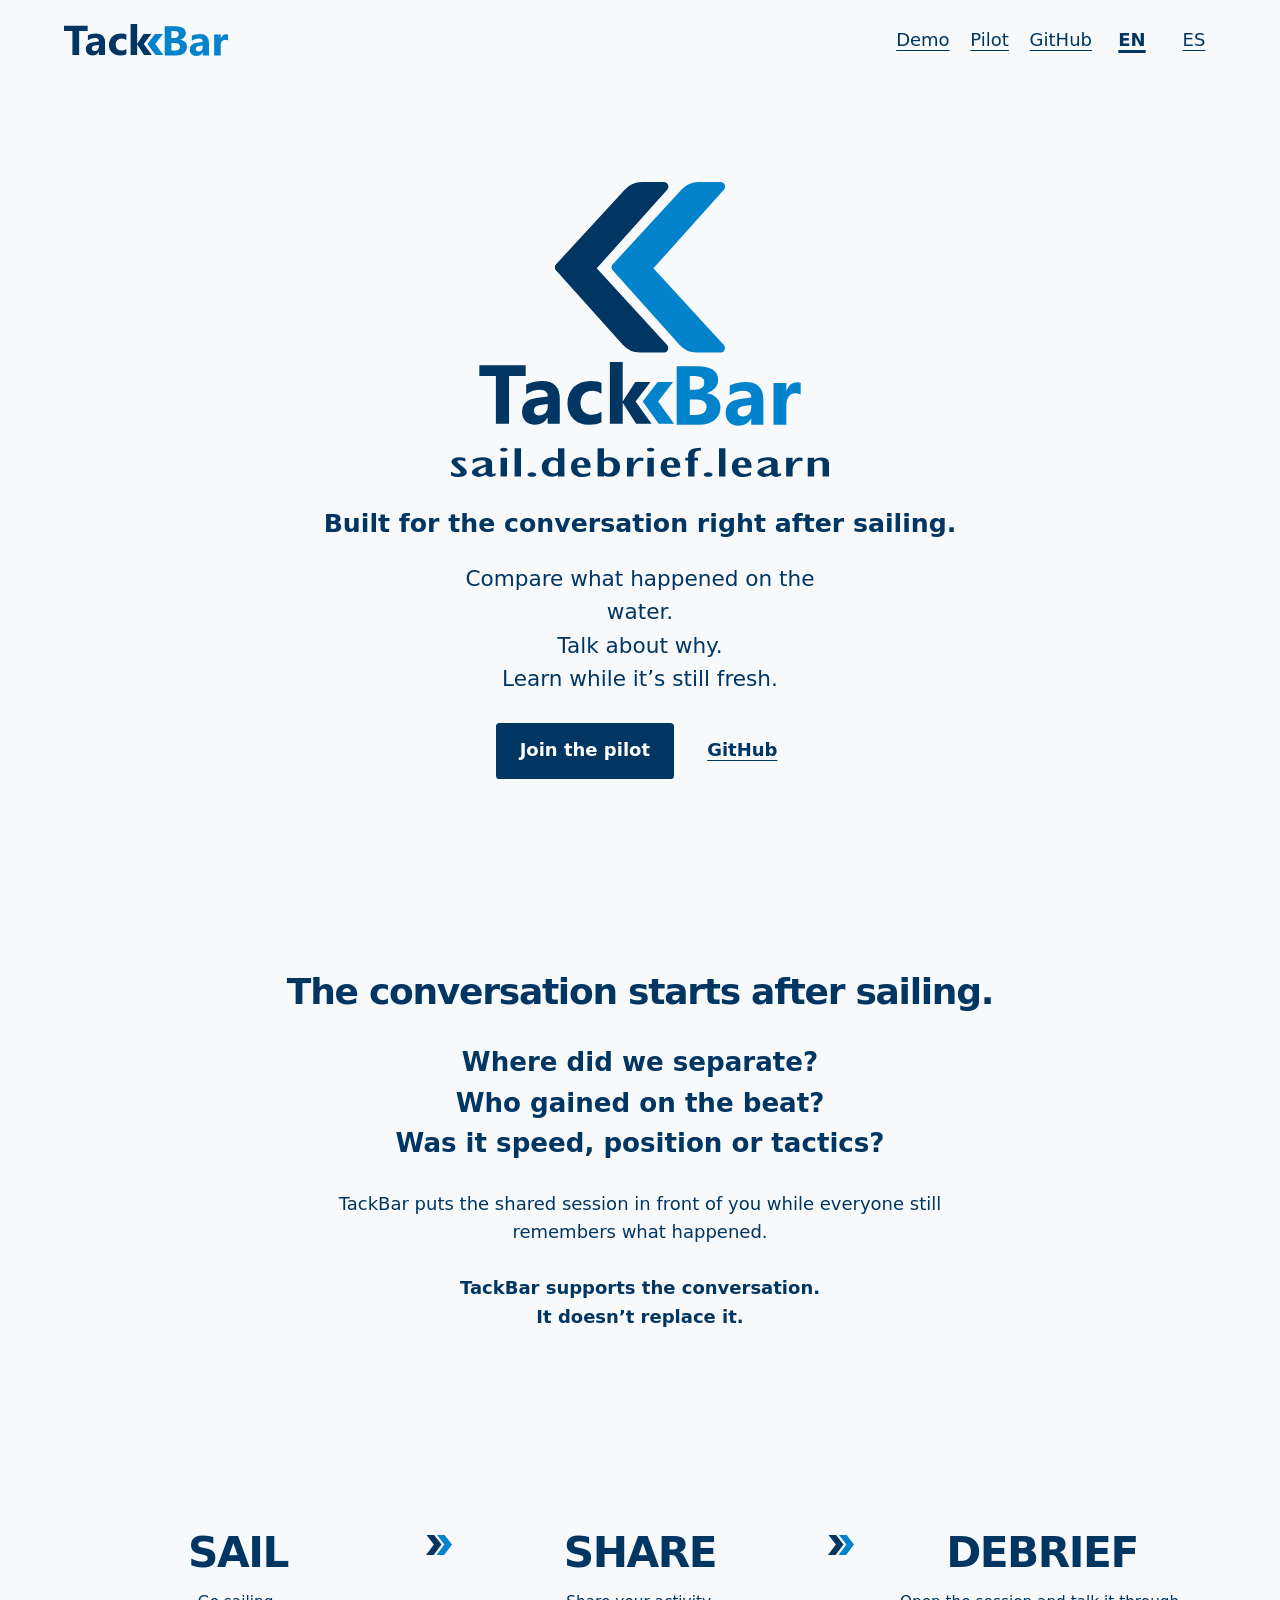
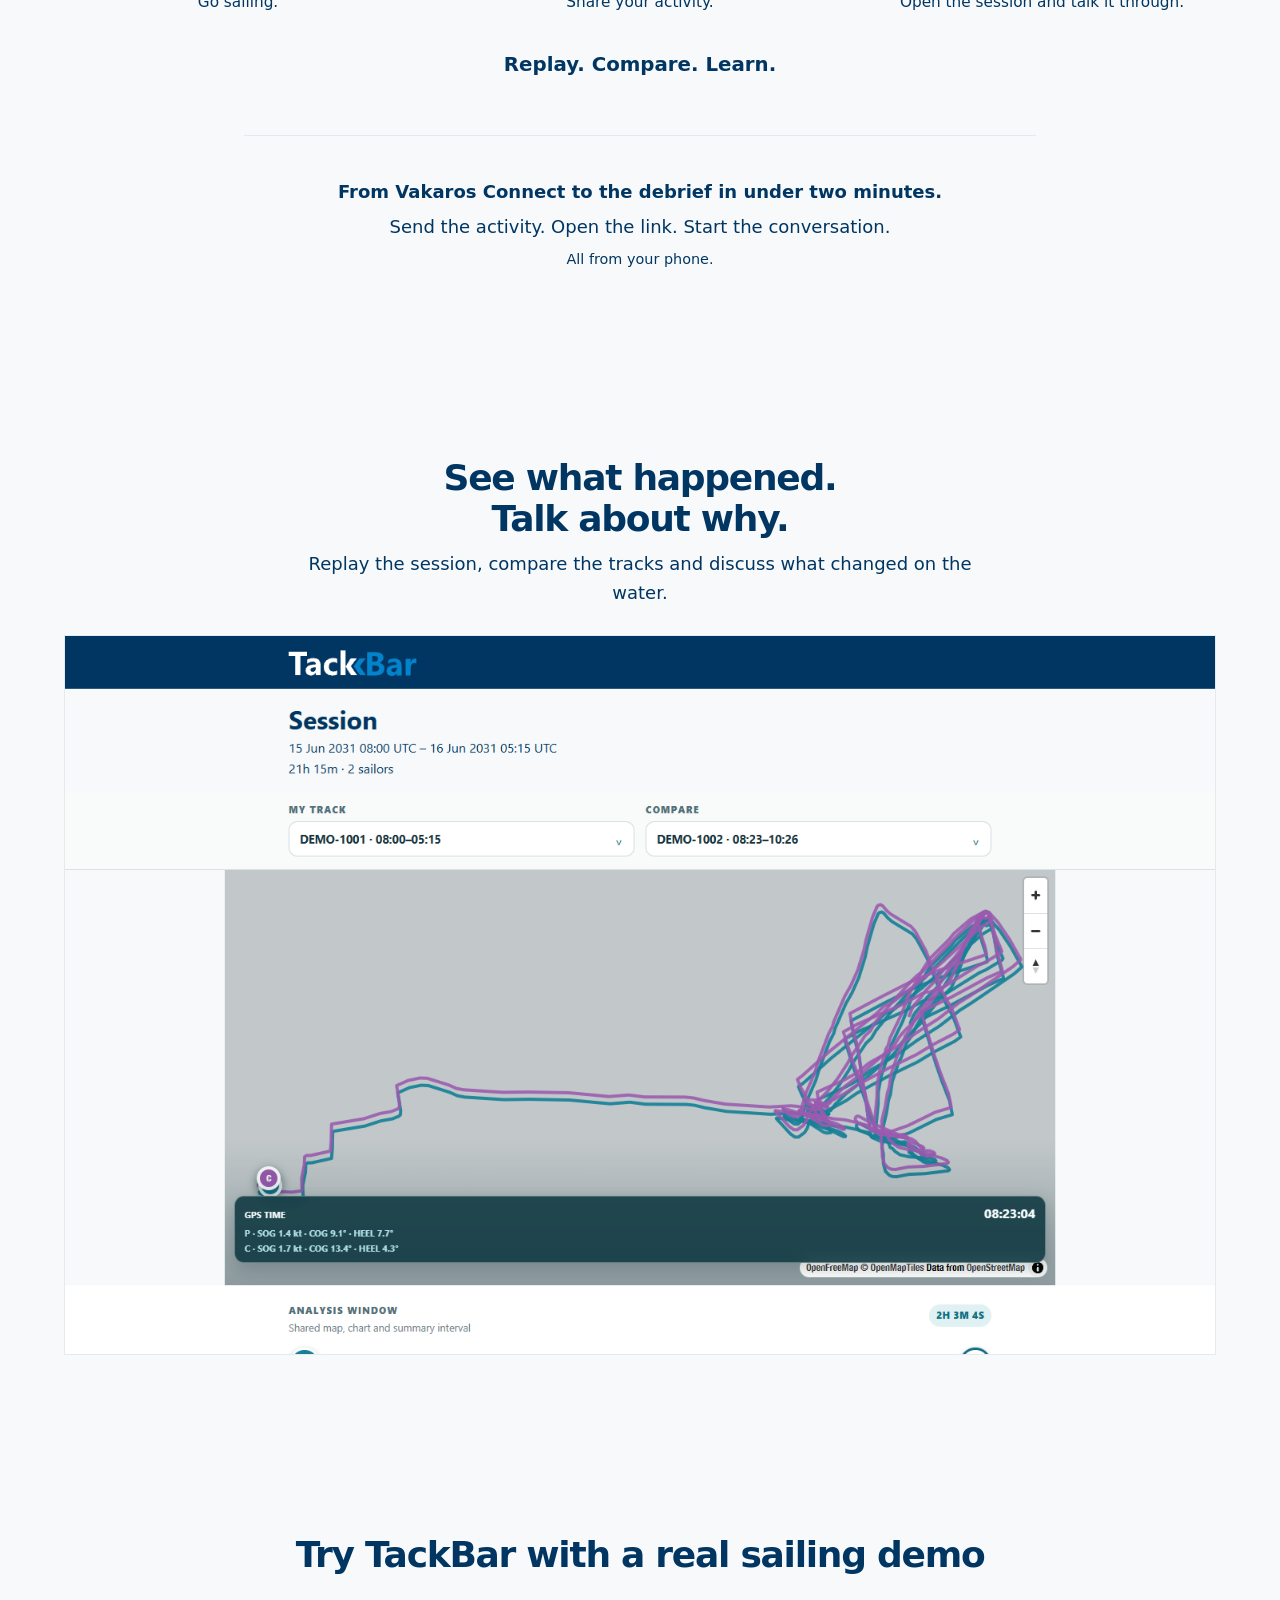
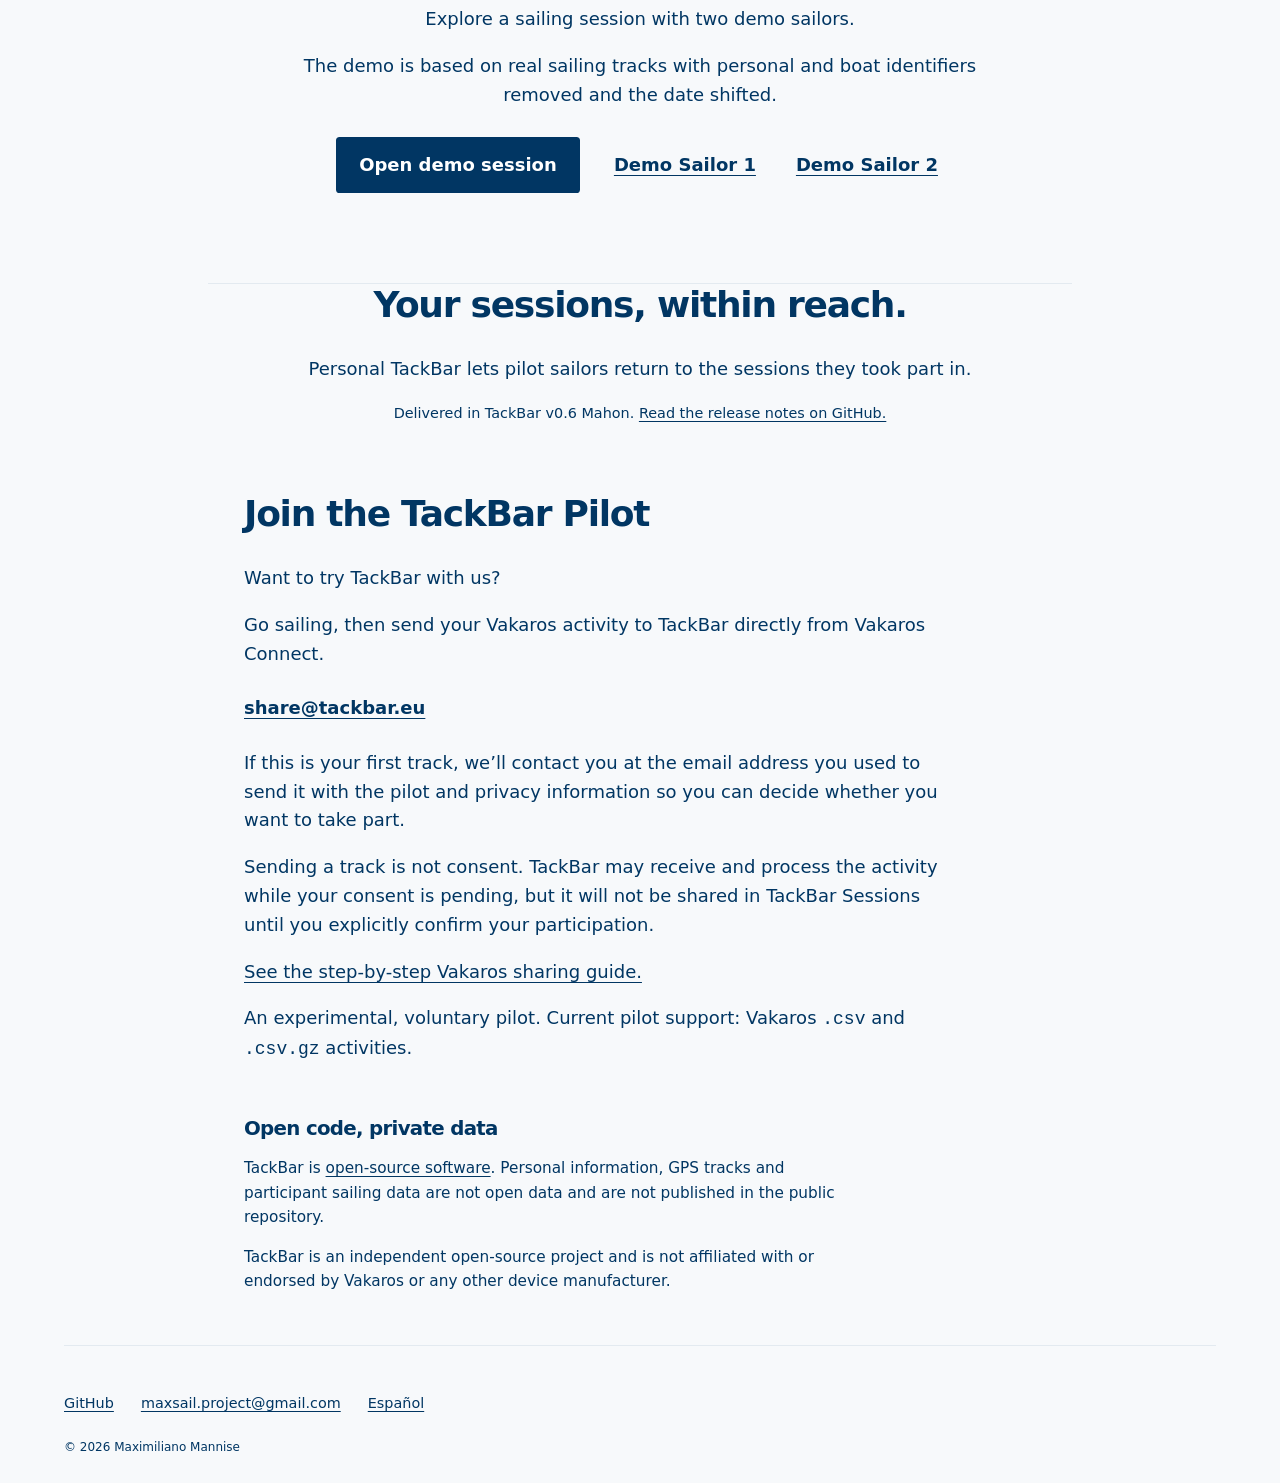
==== index.html @ 3163a721 "feat: add public TackBar demo links" ====
<!doctype html>
<html lang="en">
<head>
  <meta charset="utf-8">
  <meta name="viewport" content="width=device-width, initial-scale=1">
  <title>TackBar — Sail. Debrief. Learn.</title>
  <meta name="description" content="TackBar helps dinghy sailors turn sailing sessions and post-sailing conversations into shared learning.">
  <link rel="canonical" href="https://tackbar.eu/">
  <link rel="alternate" hreflang="en" href="https://tackbar.eu/">
  <link rel="alternate" hreflang="es" href="https://tackbar.eu/es/">
  <link rel="alternate" hreflang="x-default" href="https://tackbar.eu/">
  <meta property="og:title" content="TackBar — Sail. Debrief. Learn.">
  <meta property="og:description" content="TackBar helps dinghy sailors turn sailing sessions and post-sailing conversations into shared learning.">
  <meta property="og:type" content="website">
  <meta property="og:url" content="https://tackbar.eu/">
  <meta property="og:site_name" content="TackBar">
  <link rel="stylesheet" href="assets/styles.css">
  <link rel="icon" href="assets/logo/tackbar-mark.svg" type="image/svg+xml">
</head>
<body>
  <a class="skip-link" href="#main">Skip to content</a>
  <header class="container site-header">
    <a class="brand" href="index.html"><img src="assets/logo/tackbar-wordmark.svg" alt="TackBar"></a>
    <nav aria-label="Main navigation">
      <a href="#demo">Demo</a>
      <a href="#pilot">Pilot</a>
      <a href="https://github.com/maxsail-project/tackbar">GitHub</a>
      <a href="index.html" lang="en" aria-current="page" aria-label="English">EN</a>
      <a href="es/index.html" lang="es" hreflang="es" aria-label="Español">ES</a>
    </nav>
  </header>
  <main id="main" class="container">
    <section class="hero" aria-labelledby="hero-title">
      <h1 id="hero-title" class="visually-hidden" lang="en">TackBar — Sail. Debrief. Learn.</h1>
      <img class="hero-artwork" src="assets/logo/tackbar-logo-claim.svg" alt="" aria-hidden="true">
      <p class="hero-lead">Built for the conversation right after sailing.</p>
      <p class="hero-thought">Compare what happened on the water.<br>Talk about why.<br>Learn while it’s still fresh.</p>
      <div class="actions">
        <a class="button" href="#pilot">Join the pilot</a>
        <a class="button secondary" href="https://github.com/maxsail-project/tackbar">GitHub</a>
      </div>
    </section>
    <section class="debrief-context" aria-labelledby="debrief-context-title">
      <h2 id="debrief-context-title">The conversation starts after sailing.</h2>
      <p class="debrief-questions">Where did we separate?<br>Who gained on the beat?<br>Was it speed, position or tactics?</p>
      <p>TackBar puts the shared session in front of you while everyone still remembers what happened.</p>
      <p class="debrief-philosophy">TackBar supports the conversation.<br>It doesn’t replace it.</p>
    </section>
    <section id="story" class="story" aria-label="How TackBar works">
      <ol class="flow">
        <li><h2 lang="en">SAIL</h2><p>Go sailing.</p><img class="flow-arrow" src="assets/logo/tackbar-go-right.svg" alt="" aria-hidden="true"></li>
        <li><h2 lang="en">SHARE</h2><p>Share your activity.</p><img class="flow-arrow" src="assets/logo/tackbar-go-right.svg" alt="" aria-hidden="true"></li>
        <li><h2 lang="en">DEBRIEF</h2><p>Open the session and talk it through.</p></li>
      </ol>
      <p class="flow-support">Replay. Compare. Learn.</p>
      <div class="workflow-note">
        <p><strong>From Vakaros Connect to the debrief in under two minutes.</strong></p>
        <p>Send the activity. Open the link. Start the conversation.</p>
        <p class="workflow-note-phone">All from your phone.</p>
      </div>
    </section>
    <section class="product-proof" aria-labelledby="product-title">
      <h2 id="product-title">See what happened.<br>Talk about why.</h2>
      <p>Replay the session, compare the tracks and discuss what changed on the water.</p>
      <img src="assets/images/session-viewer-overview-demo.png" width="1440" height="1400" alt="TackBar Session Viewer comparing two demo sailing tracks on the same map and analysis window." loading="lazy">
    </section>
    <section id="demo" class="demo" aria-labelledby="demo-title">
      <h2 id="demo-title">Try TackBar with a real sailing demo</h2>
      <p>Explore a sailing session with two demo sailors.</p>
      <p>The demo is based on real sailing tracks with personal and boat identifiers removed and the date shifted.</p>
      <div class="actions demo-actions">
        <a class="button" href="https://app.tackbar.eu/s/i_qGEn2LnHUh5nOdj9RtfvZzcwr3zfH3Lf_cbffwmJw">Open demo session</a>
        <a class="button secondary" href="https://app.tackbar.eu/me/usMXC2xmV2A_kSrTNfzEXmexIzMXAk0KDCUTNjdQgc4">Demo Sailor 1</a>
        <a class="button secondary" href="https://app.tackbar.eu/me/8yPGiY3f_8CPB-3VZEk4jnMVvpLVJzxKbZkkSQtOWQI">Demo Sailor 2</a>
      </div>
    </section>
    <section class="personal-tackbar" aria-labelledby="personal-tackbar-title">
      <h2 id="personal-tackbar-title">Your sessions, within reach.</h2>
      <p>Personal TackBar lets pilot sailors return to the sessions they took part in.</p>
      <p class="release-reference">Delivered in TackBar v0.6 Mahon. <a href="https://github.com/maxsail-project/tackbar/releases/tag/v0.6.0">Read the release notes on GitHub.</a></p>
    </section>
    <section id="pilot" aria-labelledby="pilot-title">
      <h2 id="pilot-title">Join the TackBar Pilot</h2>
      <p>Want to try TackBar with us?</p>
      <p>Go sailing, then send your Vakaros activity to TackBar directly from Vakaros Connect.</p>
      <a class="contact-link" href="mailto:share@tackbar.eu">share@tackbar.eu</a>
      <p>If this is your first track, we’ll contact you at the email address you used to send it with the pilot and privacy information so you can decide whether you want to take part.</p>
      <p>Sending a track is not consent. TackBar may receive and process the activity while your consent is pending, but it will not be shared in TackBar Sessions until you explicitly confirm your participation.</p>
      <p><a href="share-vakaros/index.html">See the step-by-step Vakaros sharing guide.</a></p>
      <p>An experimental, voluntary pilot. Current pilot support: Vakaros <code>.csv</code> and <code>.csv.gz</code> activities.</p>
    </section>
    <section id="open-source" aria-labelledby="open-source-title">
      <h2 id="open-source-title">Open code, private data</h2>
      <p>TackBar is <a href="https://github.com/maxsail-project/tackbar">open-source software</a>. Personal information, GPS tracks and participant sailing data are not open data and are not published in the public repository.</p>
      <p>TackBar is an independent open-source project and is not affiliated with or endorsed by Vakaros or any other device manufacturer.</p>
    </section>
  </main>
  <footer class="container site-footer">
    <ul class="footer-links">
      <li><a href="https://github.com/maxsail-project/tackbar">GitHub</a></li>
      <li><a href="mailto:maxsail.project@gmail.com">maxsail.project@gmail.com</a></li>
      <li><a href="es/index.html" lang="es" hreflang="es">Español</a></li>
    </ul>
    <p><small>© 2026 Maximiliano Mannise</small></p>
  </footer>
</body>
</html>
---- assets/styles.css ----
:root {
  --color-navy: #013663;
  --color-blue: #0383CC;
  --color-pale: #E3EAF0;
  --color-background: #F7F9FB;
  --color-white: #FFFFFF;
  color-scheme: light;
  font-family: system-ui, -apple-system, BlinkMacSystemFont, "Segoe UI", sans-serif;
  color: var(--color-navy);
  background: var(--color-background);
  line-height: 1.6;
  font-size: 18px;
}
* { box-sizing: border-box; }
body { margin: 0; }
.container { width: min(100% - 2.5rem, 64rem); margin-inline: auto; }
a { color: var(--color-navy); text-underline-offset: .2em; overflow-wrap: anywhere; }
a:hover { text-decoration-thickness: .15em; }
a:focus-visible { outline: 3px solid var(--color-navy); outline-offset: 5px; }
.site-header, nav { display: flex; align-items: center; flex-wrap: wrap; gap: 1rem; }
.site-header { justify-content: space-between; padding-block: 1rem; }
nav a { display: inline-flex; align-items: center; min-height: 44px; min-width: 44px; justify-content: center; }
[aria-current="page"] { font-weight: 750; text-decoration-thickness: .15em; }
.brand { display: inline-flex; align-items: center; min-height: 44px; }
.brand img { display: block; height: 1.8rem; width: auto; }
h1, h2 { line-height: 1.15; letter-spacing: -.035em; }
h2 { font-size: clamp(1.5rem, 3vw, 2rem); margin-top: 0; }
p { max-width: 62ch; }
.hero { min-width: 0; min-height: min(41rem, calc(100vh - 5rem)); display: flex; flex-direction: column; align-items: center; justify-content: center; padding-block: clamp(3rem, 8vw, 6rem); text-align: center; }
.hero-artwork { display: block; width: min(100%, 21rem); height: auto; margin-inline: auto; }
.hero-lead { width: 100%; max-width: 42ch; margin: 1.5rem auto 0; font-size: clamp(1.15rem, 2.5vw, 1.4rem); font-weight: 650; }
.hero-thought { width: 100%; max-width: 30ch; margin: 1rem auto 0; font-size: clamp(1rem, 2vw, 1.2rem); line-height: 1.55; }
.hero .actions { justify-content: center; }
.actions { display: flex; align-items: center; flex-wrap: wrap; gap: 1.5rem; margin-top: 1.5rem; }
.button { display: inline-flex; align-items: center; justify-content: center; min-height: 48px; padding: .65rem 1.2rem; color: var(--color-white); background: var(--color-navy); border: 2px solid var(--color-navy); border-radius: .2rem; font-weight: 700; text-decoration: none; }
.button:hover { text-decoration: underline; }
.secondary { color: var(--color-navy); background: transparent; border-color: transparent; padding-inline: .25rem; text-decoration: underline; }
.story { padding-block: clamp(3rem, 7vw, 5rem); }
.flow { display: grid; grid-template-columns: repeat(3, minmax(0, 1fr)); gap: 3rem; list-style: none; padding: 0; margin: 0; }
.flow li { position: relative; text-align: center; }
.flow h2 { font-size: clamp(1.35rem, 3.3vw, 2.6rem); font-weight: 850; margin: 0; }
.flow p { font-size: .85rem; line-height: 1.45; margin: .75rem 0 0; }
.flow-arrow { position: absolute; width: 1.4rem; height: auto; top: .35rem; right: -2.2rem; }
.flow-support { margin: 2rem auto 0; text-align: center; font-size: 1.1rem; font-weight: 700; }
.workflow-note { max-width: 44rem; margin: 3rem auto 0; padding-top: 2rem; border-top: 1px solid var(--color-pale); text-align: center; }
.workflow-note p { margin: .35rem auto; }
.workflow-note-phone { font-size: .8rem; }
.debrief-context { max-width: 48rem; margin-inline: auto; padding-block: clamp(3rem, 7vw, 5rem); text-align: center; }
.debrief-context p { margin-inline: auto; }
.debrief-questions { font-size: clamp(1.15rem, 2.8vw, 1.45rem); font-weight: 650; line-height: 1.55; }
.debrief-philosophy { margin-top: 1.5rem; font-weight: 650; }
.product-proof { padding-block: clamp(3rem, 7vw, 5rem); text-align: center; }
.product-proof h2 { margin-bottom: .6rem; }
.product-proof > p { margin: 0 auto 1.5rem; }
.product-proof > img { display: block; width: 100%; aspect-ratio: 16 / 10; height: auto; border: 1px solid var(--color-pale); object-fit: cover; object-position: top; }
.demo { max-width: 48rem; margin-inline: auto; padding-block: clamp(3rem, 7vw, 5rem); border-bottom: 1px solid var(--color-pale); text-align: center; }
.demo p { margin-inline: auto; }
.demo-actions { justify-content: center; }
.personal-tackbar { max-width: 44rem; margin-inline: auto; padding-block: 0 3rem; text-align: center; }
.personal-tackbar p { margin-inline: auto; }
.release-reference { font-size: .8rem; }
#pilot, #open-source { max-width: 44rem; margin-inline: auto; padding-bottom: 2rem; }
.contact-link { display: inline-flex; align-items: center; min-height: 44px; font-weight: 650; }
#open-source { font-size: .85rem; }
#open-source h2 { font-size: 1.1rem; margin-bottom: .5rem; }
.site-footer { font-size: .8rem; border-top: 1px solid var(--color-pale); padding-block: 1.5rem; }
.footer-links { display: flex; flex-wrap: wrap; gap: .5rem 1.5rem; list-style: none; padding: 0; margin-block: .5rem; }
.footer-links a { display: inline-flex; align-items: center; min-height: 44px; }
.site-footer p:last-child { margin-block: .5rem 0; }
.skip-link { position: absolute; top: .5rem; left: 1rem; padding: .75rem; background: var(--color-white); transform: translateY(-200%); }
.skip-link:focus { transform: translateY(0); }
.visually-hidden { position: absolute; width: 1px; height: 1px; padding: 0; margin: -1px; overflow: hidden; clip-path: inset(50%); white-space: nowrap; border: 0; }
@media (max-width: 35rem) {
  .site-header { gap: .25rem; }
  .brand img { height: 1.6rem; }
  .hero-artwork { width: 13rem; max-width: 100%; }
  .site-header nav { width: 100%; justify-content: space-between; gap: .5rem; }
  .flow { grid-template-columns: 1fr; gap: 2.75rem; }
  .flow h2 { font-size: 2rem; }
  .flow p { margin-top: .25rem; }
  .flow-arrow { width: 1.25rem; top: auto; bottom: -2rem; right: calc(50% - .625rem); transform: rotate(90deg); }
  .demo-actions { flex-direction: column; gap: .75rem; }
}

/* Vakaros sharing guide */
.guide-page { max-width: 58rem; }
.guide-intro { max-width: 44rem; margin-inline: auto; padding-block: clamp(2.5rem, 7vw, 4.5rem) 2rem; text-align: center; }
.guide-intro p { margin-inline: auto; }
.guide-intro h1 { margin: .25rem auto 1rem; max-width: 18ch; font-size: clamp(2rem, 6vw, 3.6rem); }
.guide-kicker { margin: 0; color: var(--color-navy); font-size: .85rem; font-weight: 850; letter-spacing: .14em; }
.guide-lead { font-size: clamp(1.05rem, 2.5vw, 1.3rem); }
.guide-steps { display: grid; grid-template-columns: repeat(2, minmax(0, 1fr)); gap: 1rem; list-style: none; padding: 0; margin: 0; }
.guide-step { min-width: 0; padding: 1rem; border: 1px solid var(--color-pale); background: var(--color-white); }
.guide-step-wide { grid-column: 1 / -1; }
.guide-step-copy { display: flex; gap: .8rem; align-items: flex-start; margin-bottom: 1rem; }
.guide-step-copy h2 { margin: .1rem 0 .4rem; font-size: 1.2rem; }
.guide-step-copy p { margin: 0; font-size: .9rem; }
.guide-step-number { flex: 0 0 auto; display: inline-grid; place-items: center; width: 2.2rem; height: 2.2rem; border-radius: 50%; color: var(--color-white); background: var(--color-navy); font-weight: 850; }
.guide-step > img, .guide-final-layout > img { display: block; width: 100%; height: auto; border: 1px solid var(--color-pale); background: var(--color-background); }
.guide-final-layout { display: grid; grid-template-columns: minmax(0, .8fr) minmax(16rem, 1.2fr); gap: 1.5rem; align-items: center; }
.guide-checklist h3 { margin-top: 0; }
.guide-checklist ul { padding-left: 1.25rem; }
.guide-checklist li + li { margin-top: .55rem; }
.guide-note, .guide-help { max-width: 44rem; margin: 2rem auto 0; padding: 1.25rem; border-top: 1px solid var(--color-pale); text-align: center; }
.guide-note p, .guide-help p { margin-inline: auto; }
.guide-disclaimer { max-width: 48rem; margin: 2.5rem auto 3rem; font-size: .8rem; text-align: center; }
@media (max-width: 42rem) {
  .guide-steps { grid-template-columns: 1fr; }
  .guide-step-wide { grid-column: auto; }
  .guide-final-layout { grid-template-columns: 1fr; }
  .guide-step { padding: .85rem; }
}
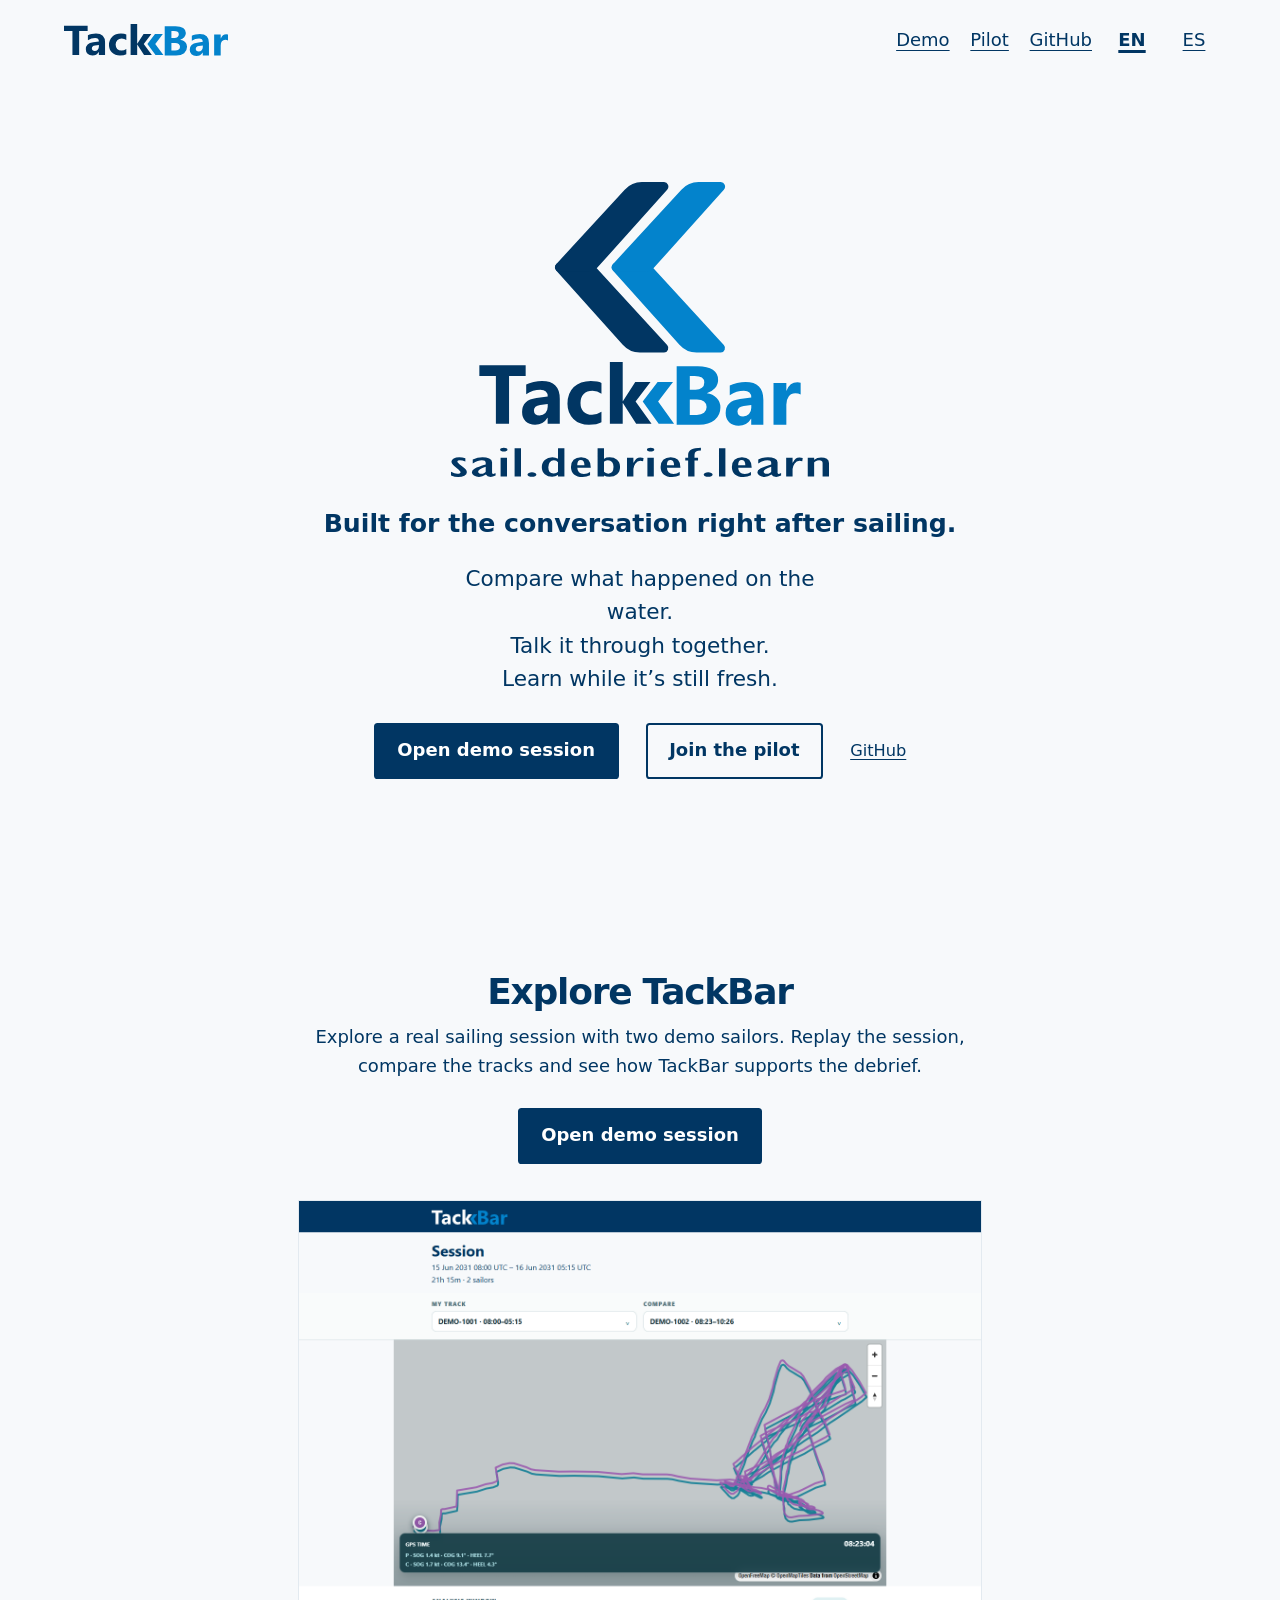
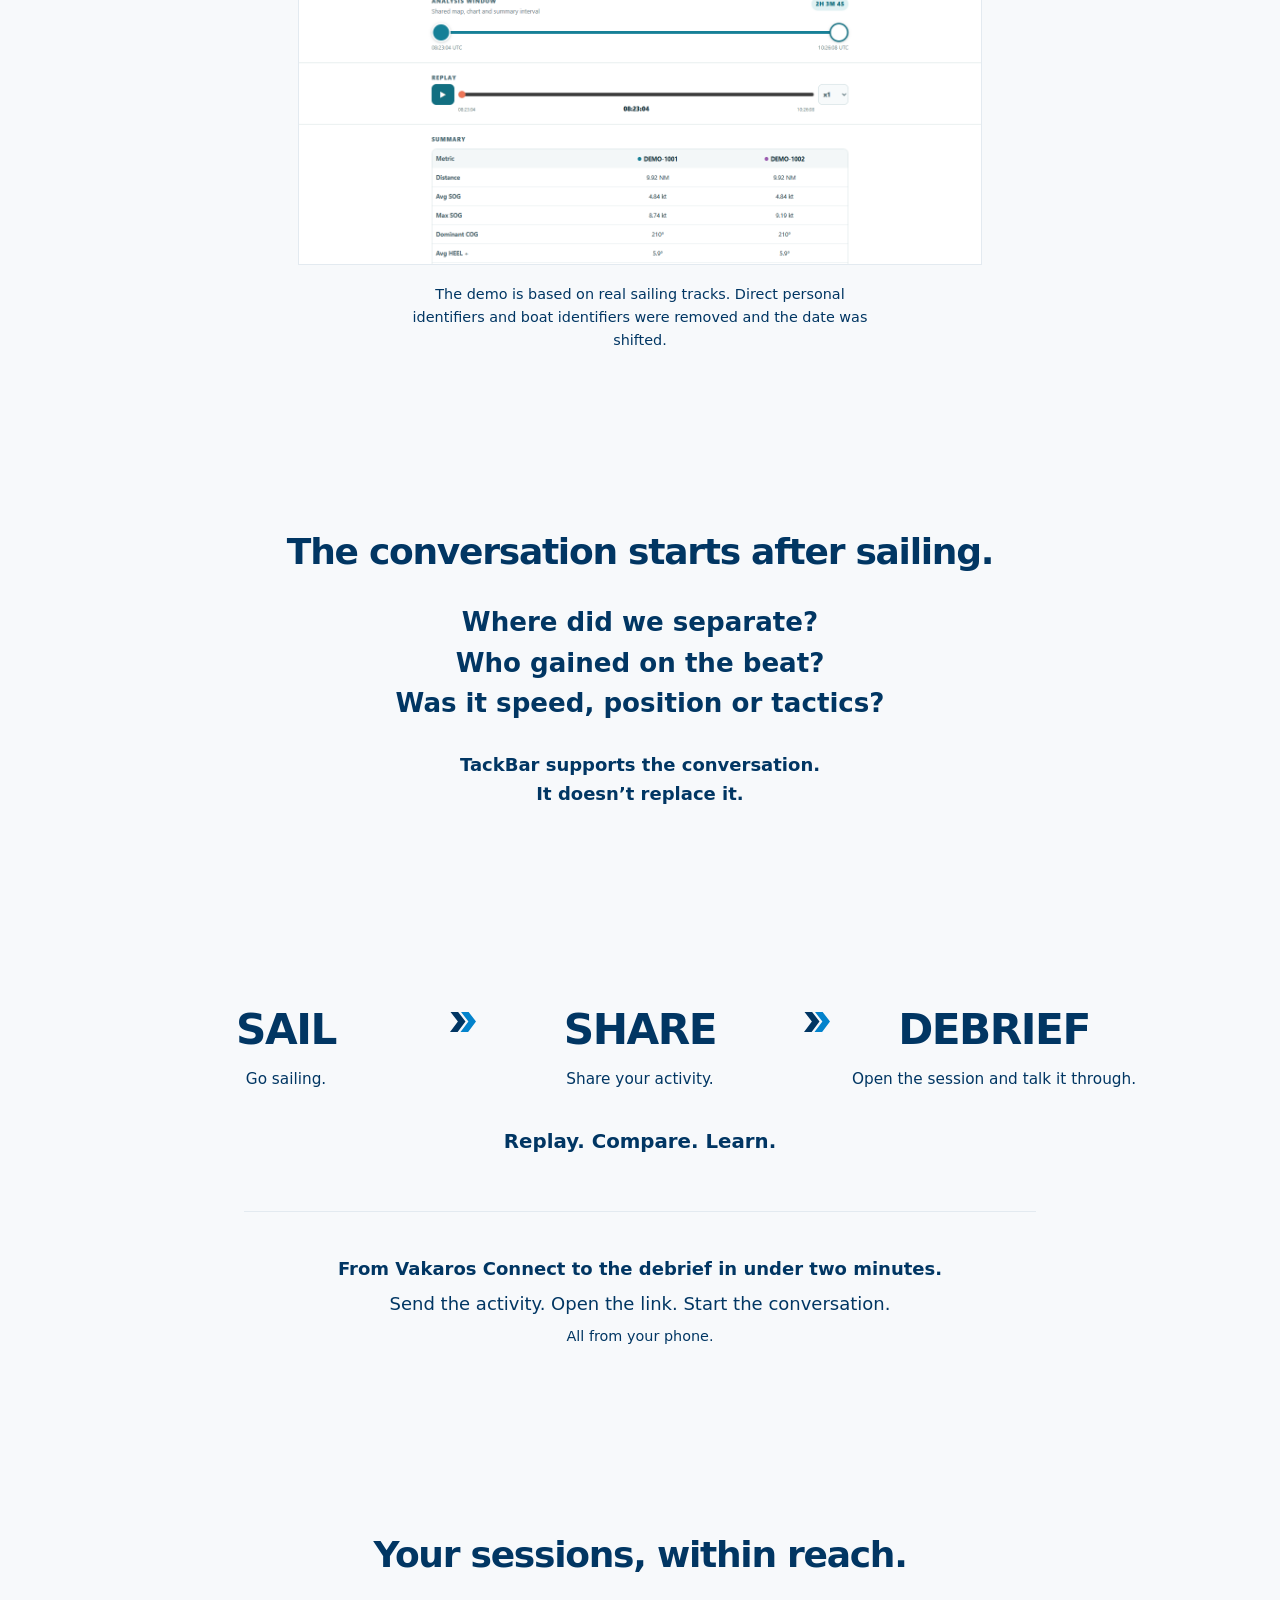
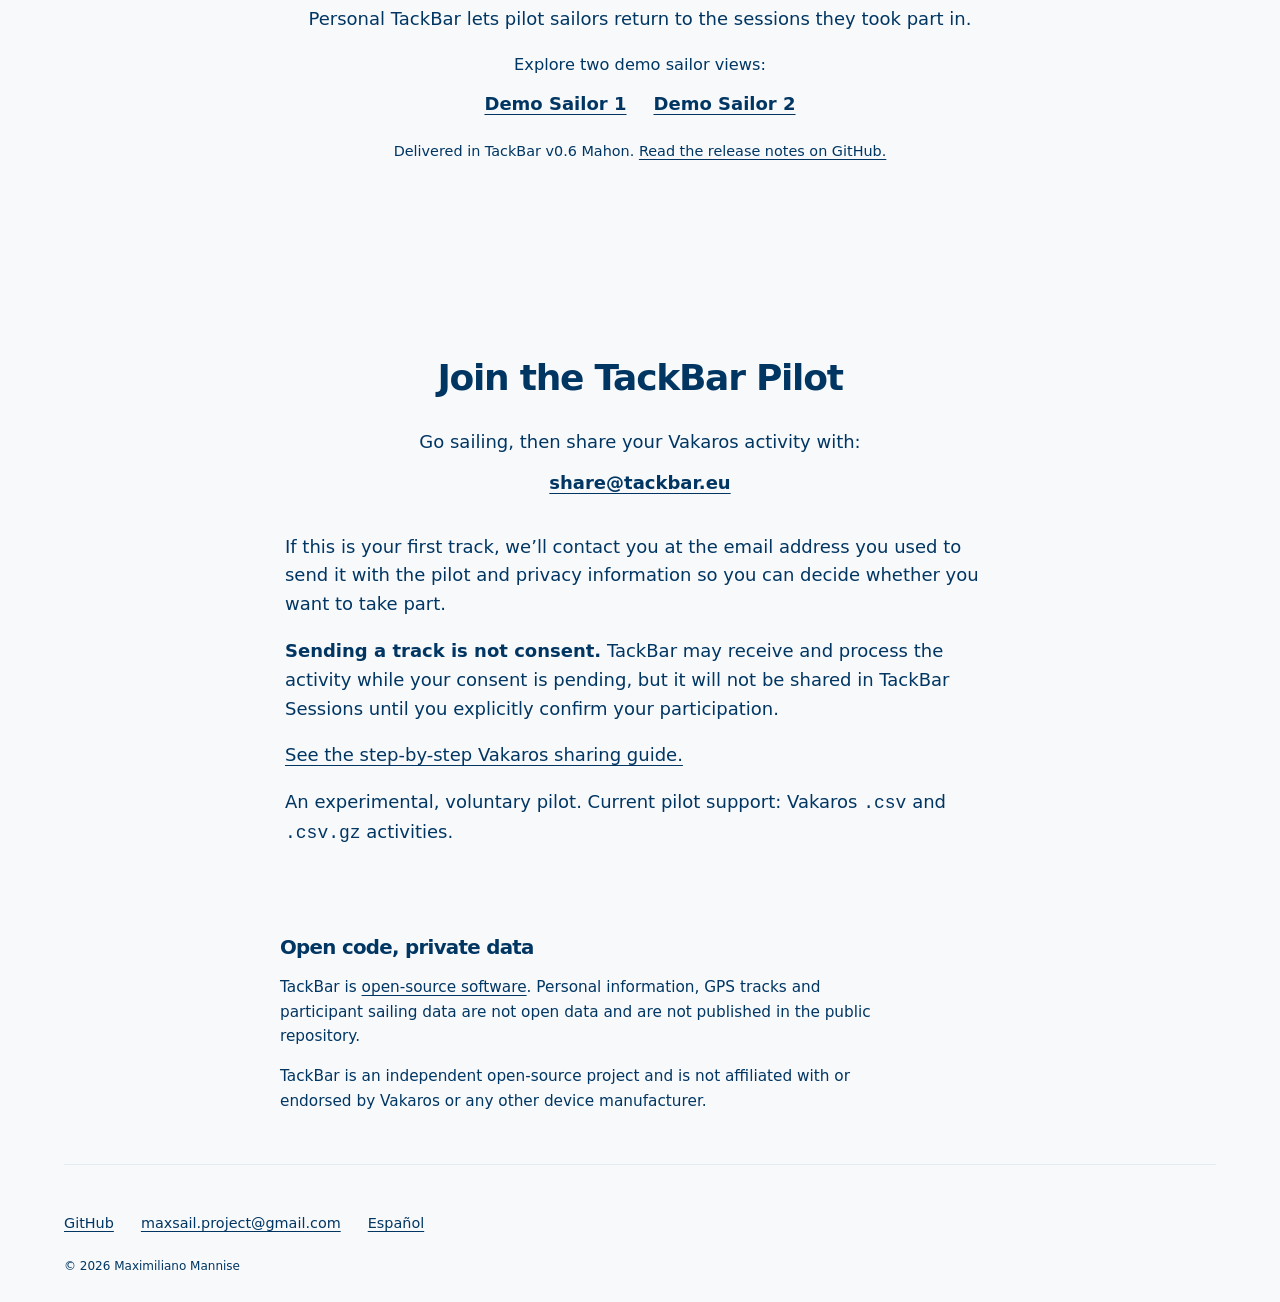
==== commit 4b1c0a2b: "feat: reorganize homepage around the public demofeat: reorganize homepage around the public demo" ====
--- a/index.html
+++ b/index.html
@@ -34,16 +34,25 @@
       <h1 id="hero-title" class="visually-hidden" lang="en">TackBar — Sail. Debrief. Learn.</h1>
       <img class="hero-artwork" src="assets/logo/tackbar-logo-claim.svg" alt="" aria-hidden="true">
       <p class="hero-lead">Built for the conversation right after sailing.</p>
-      <p class="hero-thought">Compare what happened on the water.<br>Talk about why.<br>Learn while it’s still fresh.</p>
+      <p class="hero-thought">Compare what happened on the water.<br>Talk it through together.<br>Learn while it’s still fresh.</p>
       <div class="actions">
-        <a class="button" href="#pilot">Join the pilot</a>
-        <a class="button secondary" href="https://github.com/maxsail-project/tackbar">GitHub</a>
+        <a class="button" href="https://app.tackbar.eu/s/i_qGEn2LnHUh5nOdj9RtfvZzcwr3zfH3Lf_cbffwmJw">Open demo session</a>
+        <a class="button secondary" href="#pilot">Join the pilot</a>
+        <a class="tertiary-action" href="https://github.com/maxsail-project/tackbar">GitHub</a>
       </div>
+    </section>
+    <section id="demo" class="product-proof" aria-labelledby="demo-title">
+      <h2 id="demo-title">Explore TackBar</h2>
+      <p>Explore a real sailing session with two demo sailors. Replay the session, compare the tracks and see how TackBar supports the debrief.</p>
+      <div class="actions">
+        <a class="button" href="https://app.tackbar.eu/s/i_qGEn2LnHUh5nOdj9RtfvZzcwr3zfH3Lf_cbffwmJw">Open demo session</a>
+      </div>
+      <img src="assets/images/session-viewer-overview-demo.png" width="1440" height="1400" alt="TackBar Session Viewer comparing two demo sailing tracks on the same map and analysis window." loading="lazy">
+      <p class="demo-data-note">The demo is based on real sailing tracks. Direct personal identifiers and boat identifiers were removed and the date was shifted.</p>
     </section>
     <section class="debrief-context" aria-labelledby="debrief-context-title">
       <h2 id="debrief-context-title">The conversation starts after sailing.</h2>
       <p class="debrief-questions">Where did we separate?<br>Who gained on the beat?<br>Was it speed, position or tactics?</p>
-      <p>TackBar puts the shared session in front of you while everyone still remembers what happened.</p>
       <p class="debrief-philosophy">TackBar supports the conversation.<br>It doesn’t replace it.</p>
     </section>
     <section id="story" class="story" aria-label="How TackBar works">
@@ -59,35 +68,26 @@
         <p class="workflow-note-phone">All from your phone.</p>
       </div>
     </section>
-    <section class="product-proof" aria-labelledby="product-title">
-      <h2 id="product-title">See what happened.<br>Talk about why.</h2>
-      <p>Replay the session, compare the tracks and discuss what changed on the water.</p>
-      <img src="assets/images/session-viewer-overview-demo.png" width="1440" height="1400" alt="TackBar Session Viewer comparing two demo sailing tracks on the same map and analysis window." loading="lazy">
-    </section>
-    <section id="demo" class="demo" aria-labelledby="demo-title">
-      <h2 id="demo-title">Try TackBar with a real sailing demo</h2>
-      <p>Explore a sailing session with two demo sailors.</p>
-      <p>The demo is based on real sailing tracks with personal and boat identifiers removed and the date shifted.</p>
-      <div class="actions demo-actions">
-        <a class="button" href="https://app.tackbar.eu/s/i_qGEn2LnHUh5nOdj9RtfvZzcwr3zfH3Lf_cbffwmJw">Open demo session</a>
-        <a class="button secondary" href="https://app.tackbar.eu/me/usMXC2xmV2A_kSrTNfzEXmexIzMXAk0KDCUTNjdQgc4">Demo Sailor 1</a>
-        <a class="button secondary" href="https://app.tackbar.eu/me/8yPGiY3f_8CPB-3VZEk4jnMVvpLVJzxKbZkkSQtOWQI">Demo Sailor 2</a>
-      </div>
-    </section>
     <section class="personal-tackbar" aria-labelledby="personal-tackbar-title">
       <h2 id="personal-tackbar-title">Your sessions, within reach.</h2>
       <p>Personal TackBar lets pilot sailors return to the sessions they took part in.</p>
+      <p class="personal-demo-intro">Explore two demo sailor views:</p>
+      <div class="personal-actions" aria-label="Personal TackBar demos">
+        <a href="https://app.tackbar.eu/me/usMXC2xmV2A_kSrTNfzEXmexIzMXAk0KDCUTNjdQgc4">Demo Sailor 1</a>
+        <a href="https://app.tackbar.eu/me/8yPGiY3f_8CPB-3VZEk4jnMVvpLVJzxKbZkkSQtOWQI">Demo Sailor 2</a>
+      </div>
       <p class="release-reference">Delivered in TackBar v0.6 Mahon. <a href="https://github.com/maxsail-project/tackbar/releases/tag/v0.6.0">Read the release notes on GitHub.</a></p>
     </section>
     <section id="pilot" aria-labelledby="pilot-title">
       <h2 id="pilot-title">Join the TackBar Pilot</h2>
-      <p>Want to try TackBar with us?</p>
-      <p>Go sailing, then send your Vakaros activity to TackBar directly from Vakaros Connect.</p>
+      <p class="pilot-intro">Go sailing, then share your Vakaros activity with:</p>
       <a class="contact-link" href="mailto:share@tackbar.eu">share@tackbar.eu</a>
-      <p>If this is your first track, we’ll contact you at the email address you used to send it with the pilot and privacy information so you can decide whether you want to take part.</p>
-      <p>Sending a track is not consent. TackBar may receive and process the activity while your consent is pending, but it will not be shared in TackBar Sessions until you explicitly confirm your participation.</p>
-      <p><a href="share-vakaros/index.html">See the step-by-step Vakaros sharing guide.</a></p>
-      <p>An experimental, voluntary pilot. Current pilot support: Vakaros <code>.csv</code> and <code>.csv.gz</code> activities.</p>
+      <div class="pilot-details">
+        <p>If this is your first track, we’ll contact you at the email address you used to send it with the pilot and privacy information so you can decide whether you want to take part.</p>
+        <p><strong>Sending a track is not consent.</strong> TackBar may receive and process the activity while your consent is pending, but it will not be shared in TackBar Sessions until you explicitly confirm your participation.</p>
+        <p><a href="share-vakaros/index.html">See the step-by-step Vakaros sharing guide.</a></p>
+        <p>An experimental, voluntary pilot. Current pilot support: Vakaros <code>.csv</code> and <code>.csv.gz</code> activities.</p>
+      </div>
     </section>
     <section id="open-source" aria-labelledby="open-source-title">
       <h2 id="open-source-title">Open code, private data</h2>
--- a/assets/styles.css
+++ b/assets/styles.css
@@ -34,8 +34,9 @@
 .actions { display: flex; align-items: center; flex-wrap: wrap; gap: 1.5rem; margin-top: 1.5rem; }
 .button { display: inline-flex; align-items: center; justify-content: center; min-height: 48px; padding: .65rem 1.2rem; color: var(--color-white); background: var(--color-navy); border: 2px solid var(--color-navy); border-radius: .2rem; font-weight: 700; text-decoration: none; }
 .button:hover { text-decoration: underline; }
-.secondary { color: var(--color-navy); background: transparent; border-color: transparent; padding-inline: .25rem; text-decoration: underline; }
-.story { padding-block: clamp(3rem, 7vw, 5rem); }
+.secondary { color: var(--color-navy); background: transparent; }
+.tertiary-action { display: inline-flex; align-items: center; justify-content: center; min-height: 44px; font-size: .9rem; }
+.story { max-width: 56rem; margin-inline: auto; padding-block: clamp(3rem, 7vw, 5rem); }
 .flow { display: grid; grid-template-columns: repeat(3, minmax(0, 1fr)); gap: 3rem; list-style: none; padding: 0; margin: 0; }
 .flow li { position: relative; text-align: center; }
 .flow h2 { font-size: clamp(1.35rem, 3.3vw, 2.6rem); font-weight: 850; margin: 0; }
@@ -49,19 +50,26 @@
 .debrief-context p { margin-inline: auto; }
 .debrief-questions { font-size: clamp(1.15rem, 2.8vw, 1.45rem); font-weight: 650; line-height: 1.55; }
 .debrief-philosophy { margin-top: 1.5rem; font-weight: 650; }
-.product-proof { padding-block: clamp(3rem, 7vw, 5rem); text-align: center; }
+.product-proof { max-width: 52rem; margin-inline: auto; padding-block: clamp(3rem, 7vw, 5rem); text-align: center; }
 .product-proof h2 { margin-bottom: .6rem; }
 .product-proof > p { margin: 0 auto 1.5rem; }
-.product-proof > img { display: block; width: 100%; aspect-ratio: 16 / 10; height: auto; border: 1px solid var(--color-pale); object-fit: cover; object-position: top; }
-.demo { max-width: 48rem; margin-inline: auto; padding-block: clamp(3rem, 7vw, 5rem); border-bottom: 1px solid var(--color-pale); text-align: center; }
-.demo p { margin-inline: auto; }
-.demo-actions { justify-content: center; }
-.personal-tackbar { max-width: 44rem; margin-inline: auto; padding-block: 0 3rem; text-align: center; }
+.product-proof .actions { justify-content: center; }
+.product-proof > img { display: block; width: min(100%, 38rem); height: auto; margin: 2rem auto 0; border: 1px solid var(--color-pale); }
+.product-proof > .demo-data-note { max-width: 52ch; margin: 1rem auto 0; font-size: .8rem; }
+.personal-tackbar { max-width: 44rem; margin-inline: auto; padding-block: clamp(3rem, 7vw, 5rem); text-align: center; }
 .personal-tackbar p { margin-inline: auto; }
+.personal-demo-intro { margin-bottom: .25rem; font-size: .9rem; }
+.personal-actions { display: flex; flex-wrap: wrap; justify-content: center; gap: .25rem 1.5rem; }
+.personal-actions a { display: inline-flex; align-items: center; min-height: 44px; font-weight: 650; }
 .release-reference { font-size: .8rem; }
-#pilot, #open-source { max-width: 44rem; margin-inline: auto; padding-bottom: 2rem; }
+#pilot { max-width: 44rem; margin-inline: auto; padding-block: clamp(3rem, 7vw, 5rem); text-align: center; }
+#pilot p { margin-inline: auto; }
+.pilot-intro { margin-bottom: .25rem; }
+.pilot-details { max-width: 40rem; margin: 1.5rem auto 0; text-align: left; }
+.pilot-details p:first-child { margin-top: 0; }
+.pilot-details p:last-child { margin-bottom: 0; }
 .contact-link { display: inline-flex; align-items: center; min-height: 44px; font-weight: 650; }
-#open-source { font-size: .85rem; }
+#open-source { max-width: 40rem; margin-inline: auto; padding-bottom: 2rem; font-size: .85rem; }
 #open-source h2 { font-size: 1.1rem; margin-bottom: .5rem; }
 .site-footer { font-size: .8rem; border-top: 1px solid var(--color-pale); padding-block: 1.5rem; }
 .footer-links { display: flex; flex-wrap: wrap; gap: .5rem 1.5rem; list-style: none; padding: 0; margin-block: .5rem; }
@@ -75,11 +83,12 @@
   .brand img { height: 1.6rem; }
   .hero-artwork { width: 13rem; max-width: 100%; }
   .site-header nav { width: 100%; justify-content: space-between; gap: .5rem; }
+  .hero .actions { flex-direction: column; gap: .75rem; }
   .flow { grid-template-columns: 1fr; gap: 2.75rem; }
   .flow h2 { font-size: 2rem; }
   .flow p { margin-top: .25rem; }
   .flow-arrow { width: 1.25rem; top: auto; bottom: -2rem; right: calc(50% - .625rem); transform: rotate(90deg); }
-  .demo-actions { flex-direction: column; gap: .75rem; }
+  .personal-actions { flex-direction: column; align-items: center; gap: .25rem; }
 }
 
 /* Vakaros sharing guide */
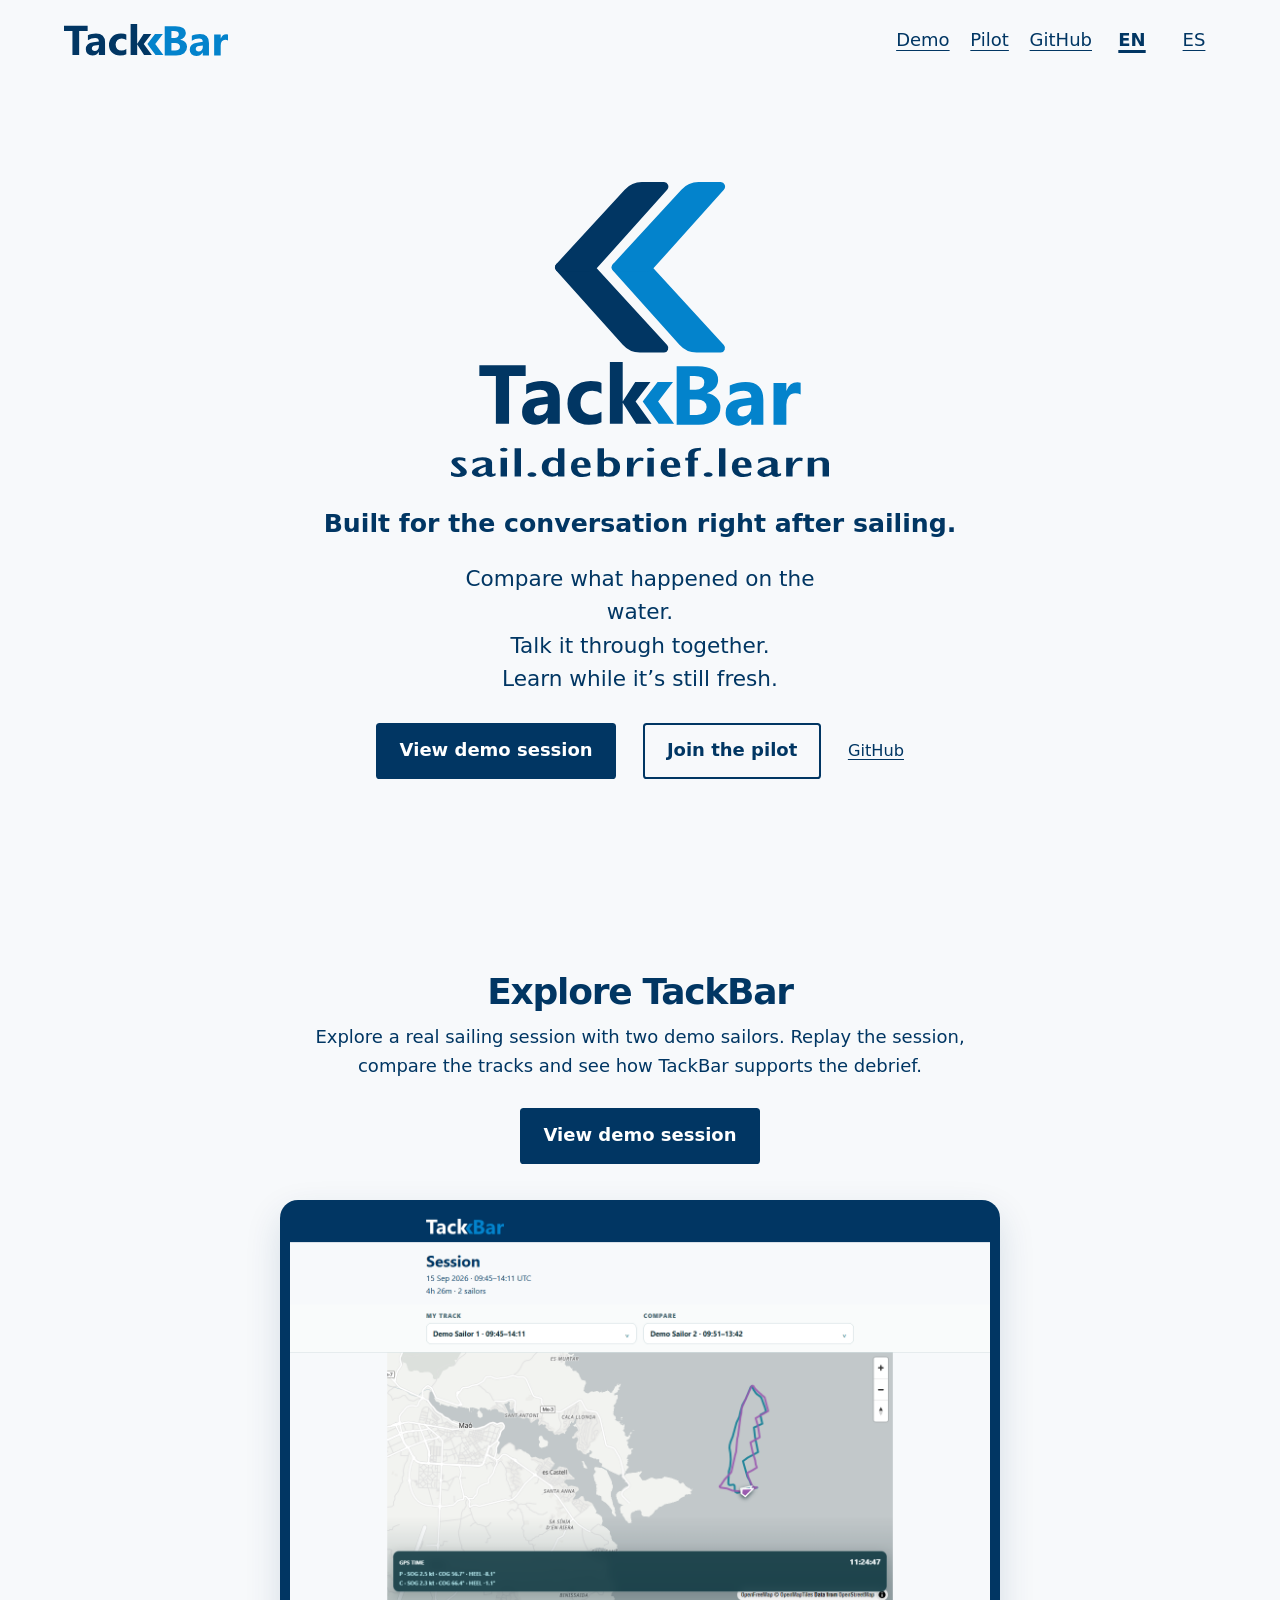
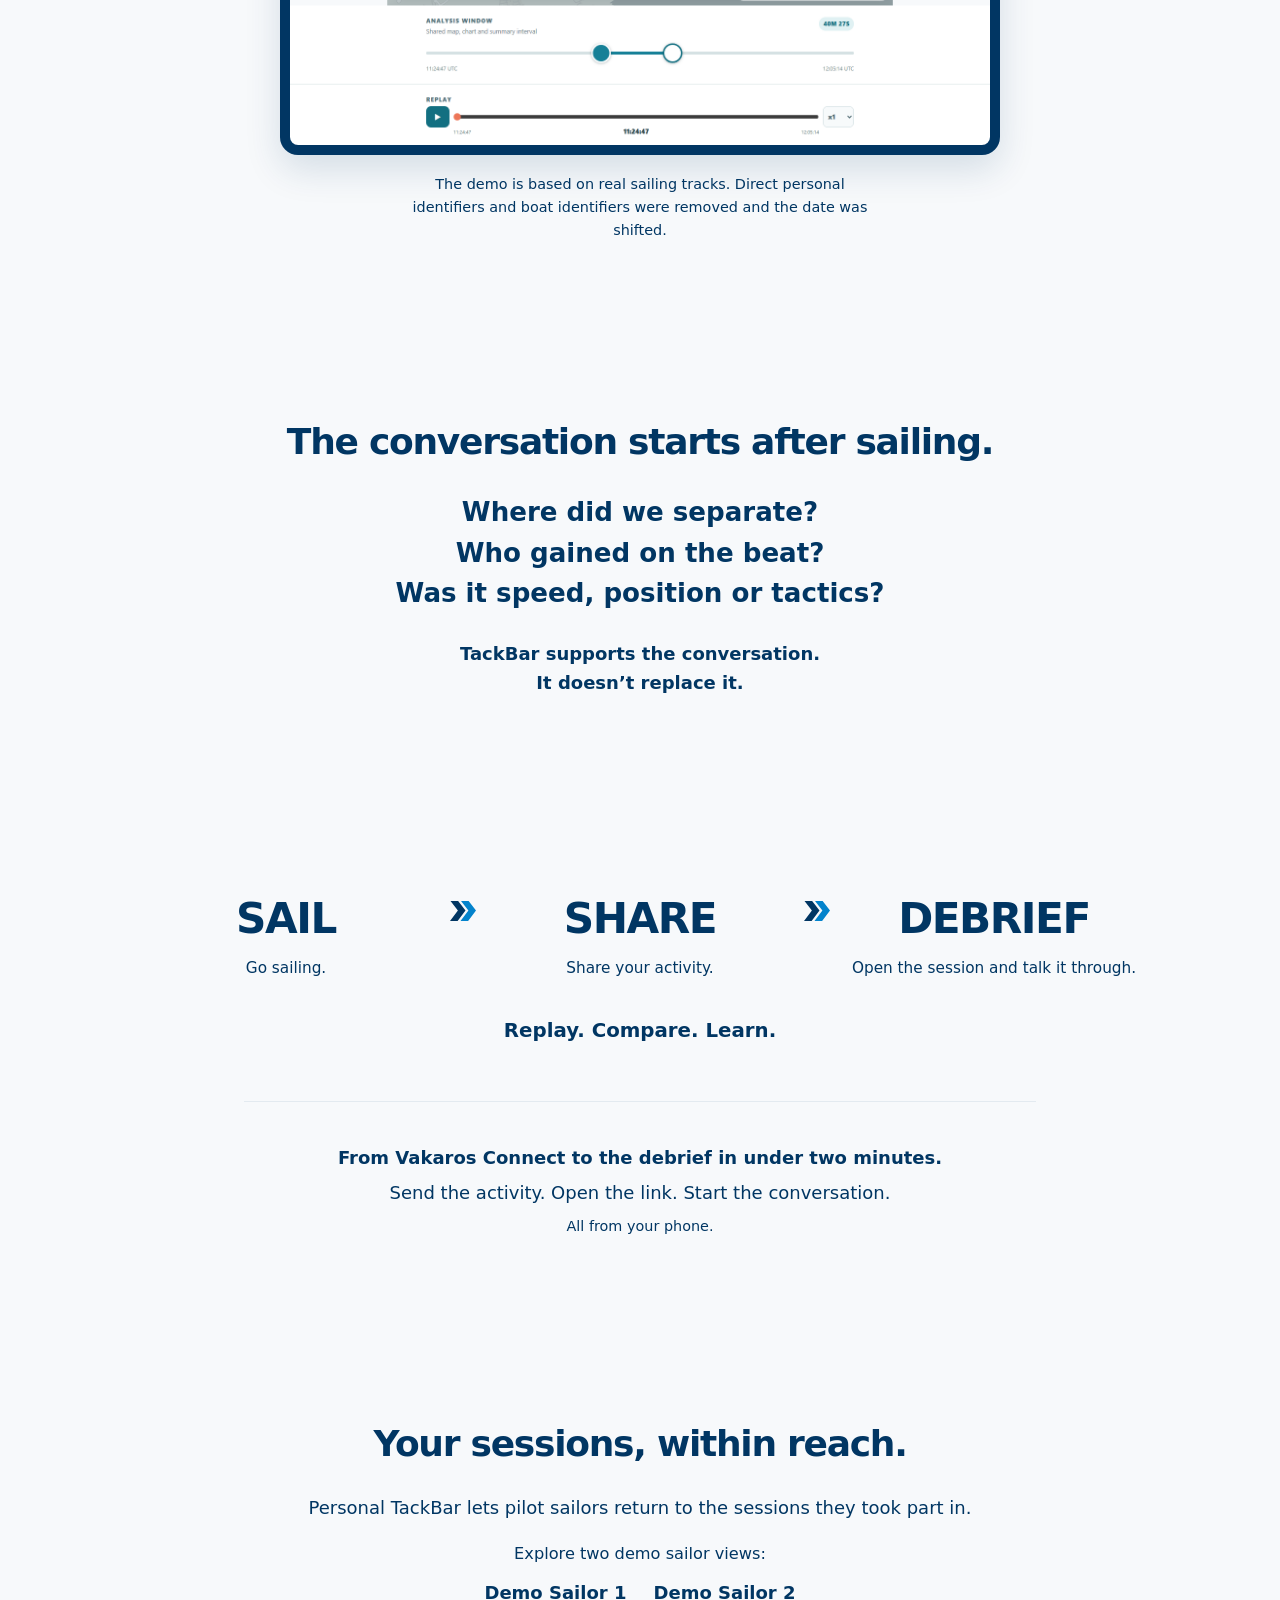
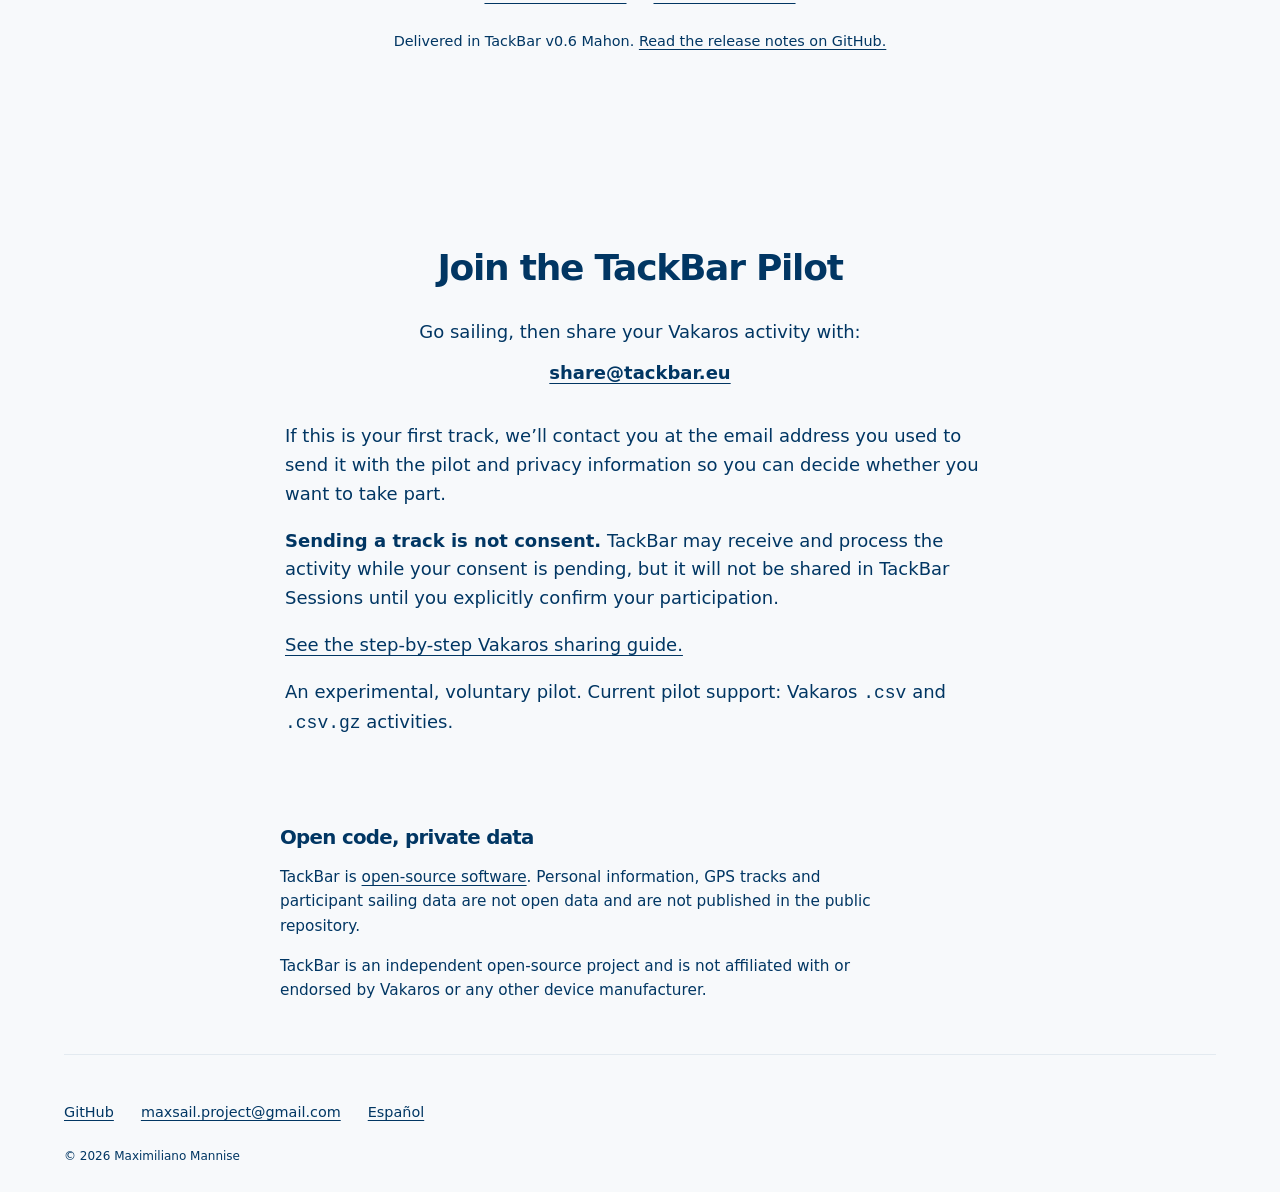
==== commit 8665a3d5: "feat: refine demo CTA and homepage visuals" ====
--- a/index.html
+++ b/index.html
@@ -36,7 +36,7 @@
       <p class="hero-lead">Built for the conversation right after sailing.</p>
       <p class="hero-thought">Compare what happened on the water.<br>Talk it through together.<br>Learn while it’s still fresh.</p>
       <div class="actions">
-        <a class="button" href="https://app.tackbar.eu/s/i_qGEn2LnHUh5nOdj9RtfvZzcwr3zfH3Lf_cbffwmJw">Open demo session</a>
+        <a class="button" href="https://app.tackbar.eu/s/i_qGEn2LnHUh5nOdj9RtfvZzcwr3zfH3Lf_cbffwmJw">View demo session</a>
         <a class="button secondary" href="#pilot">Join the pilot</a>
         <a class="tertiary-action" href="https://github.com/maxsail-project/tackbar">GitHub</a>
       </div>
@@ -45,9 +45,13 @@
       <h2 id="demo-title">Explore TackBar</h2>
       <p>Explore a real sailing session with two demo sailors. Replay the session, compare the tracks and see how TackBar supports the debrief.</p>
       <div class="actions">
-        <a class="button" href="https://app.tackbar.eu/s/i_qGEn2LnHUh5nOdj9RtfvZzcwr3zfH3Lf_cbffwmJw">Open demo session</a>
+        <a class="button" href="https://app.tackbar.eu/s/i_qGEn2LnHUh5nOdj9RtfvZzcwr3zfH3Lf_cbffwmJw">View demo session</a>
       </div>
-      <img src="assets/images/session-viewer-overview-demo.png" width="1440" height="1400" alt="TackBar Session Viewer comparing two demo sailing tracks on the same map and analysis window." loading="lazy">
+      <figure class="demo-visual">
+        <div class="tablet-frame">
+          <img src="assets/images/session-viewer-demo-upwind-downwind.png" width="1440" height="1100" alt="TackBar Session Viewer comparing Demo Sailor 1 and Demo Sailor 2 during a selected upwind and downwind interval." loading="lazy">
+        </div>
+      </figure>
       <p class="demo-data-note">The demo is based on real sailing tracks. Direct personal identifiers and boat identifiers were removed and the date was shifted.</p>
     </section>
     <section class="debrief-context" aria-labelledby="debrief-context-title">
--- a/assets/styles.css
+++ b/assets/styles.css
@@ -54,7 +54,9 @@
 .product-proof h2 { margin-bottom: .6rem; }
 .product-proof > p { margin: 0 auto 1.5rem; }
 .product-proof .actions { justify-content: center; }
-.product-proof > img { display: block; width: min(100%, 38rem); height: auto; margin: 2rem auto 0; border: 1px solid var(--color-pale); }
+.demo-visual { width: min(100%, 40rem); margin: 2rem auto 0; }
+.tablet-frame { padding: .55rem; overflow: hidden; border-radius: 1rem; background: var(--color-navy); box-shadow: 0 .8rem 2rem rgb(1 54 99 / 14%); }
+.tablet-frame img { display: block; width: 100%; height: auto; border-radius: .45rem; }
 .product-proof > .demo-data-note { max-width: 52ch; margin: 1rem auto 0; font-size: .8rem; }
 .personal-tackbar { max-width: 44rem; margin-inline: auto; padding-block: clamp(3rem, 7vw, 5rem); text-align: center; }
 .personal-tackbar p { margin-inline: auto; }
@@ -84,6 +86,8 @@
   .hero-artwork { width: 13rem; max-width: 100%; }
   .site-header nav { width: 100%; justify-content: space-between; gap: .5rem; }
   .hero .actions { flex-direction: column; gap: .75rem; }
+  .tablet-frame { padding: .35rem; border-radius: .7rem; }
+  .tablet-frame img { border-radius: .35rem; }
   .flow { grid-template-columns: 1fr; gap: 2.75rem; }
   .flow h2 { font-size: 2rem; }
   .flow p { margin-top: .25rem; }
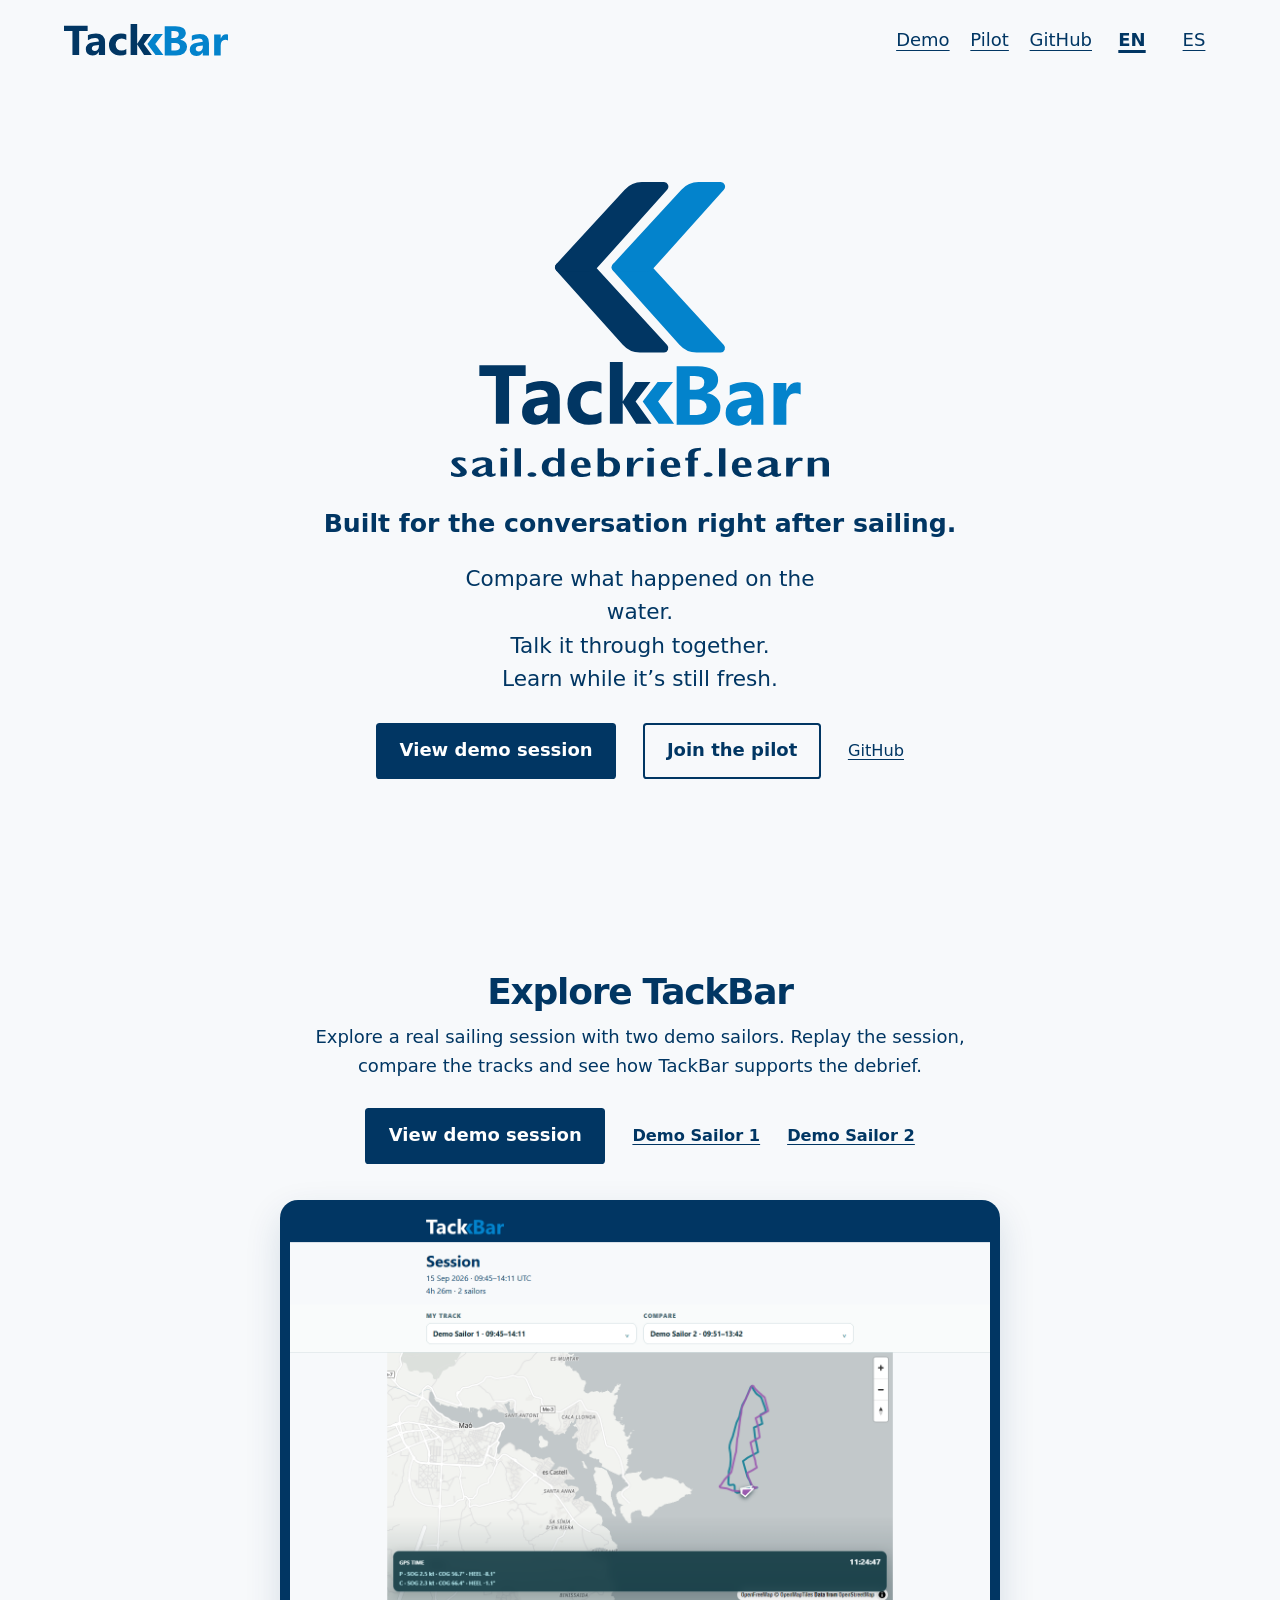
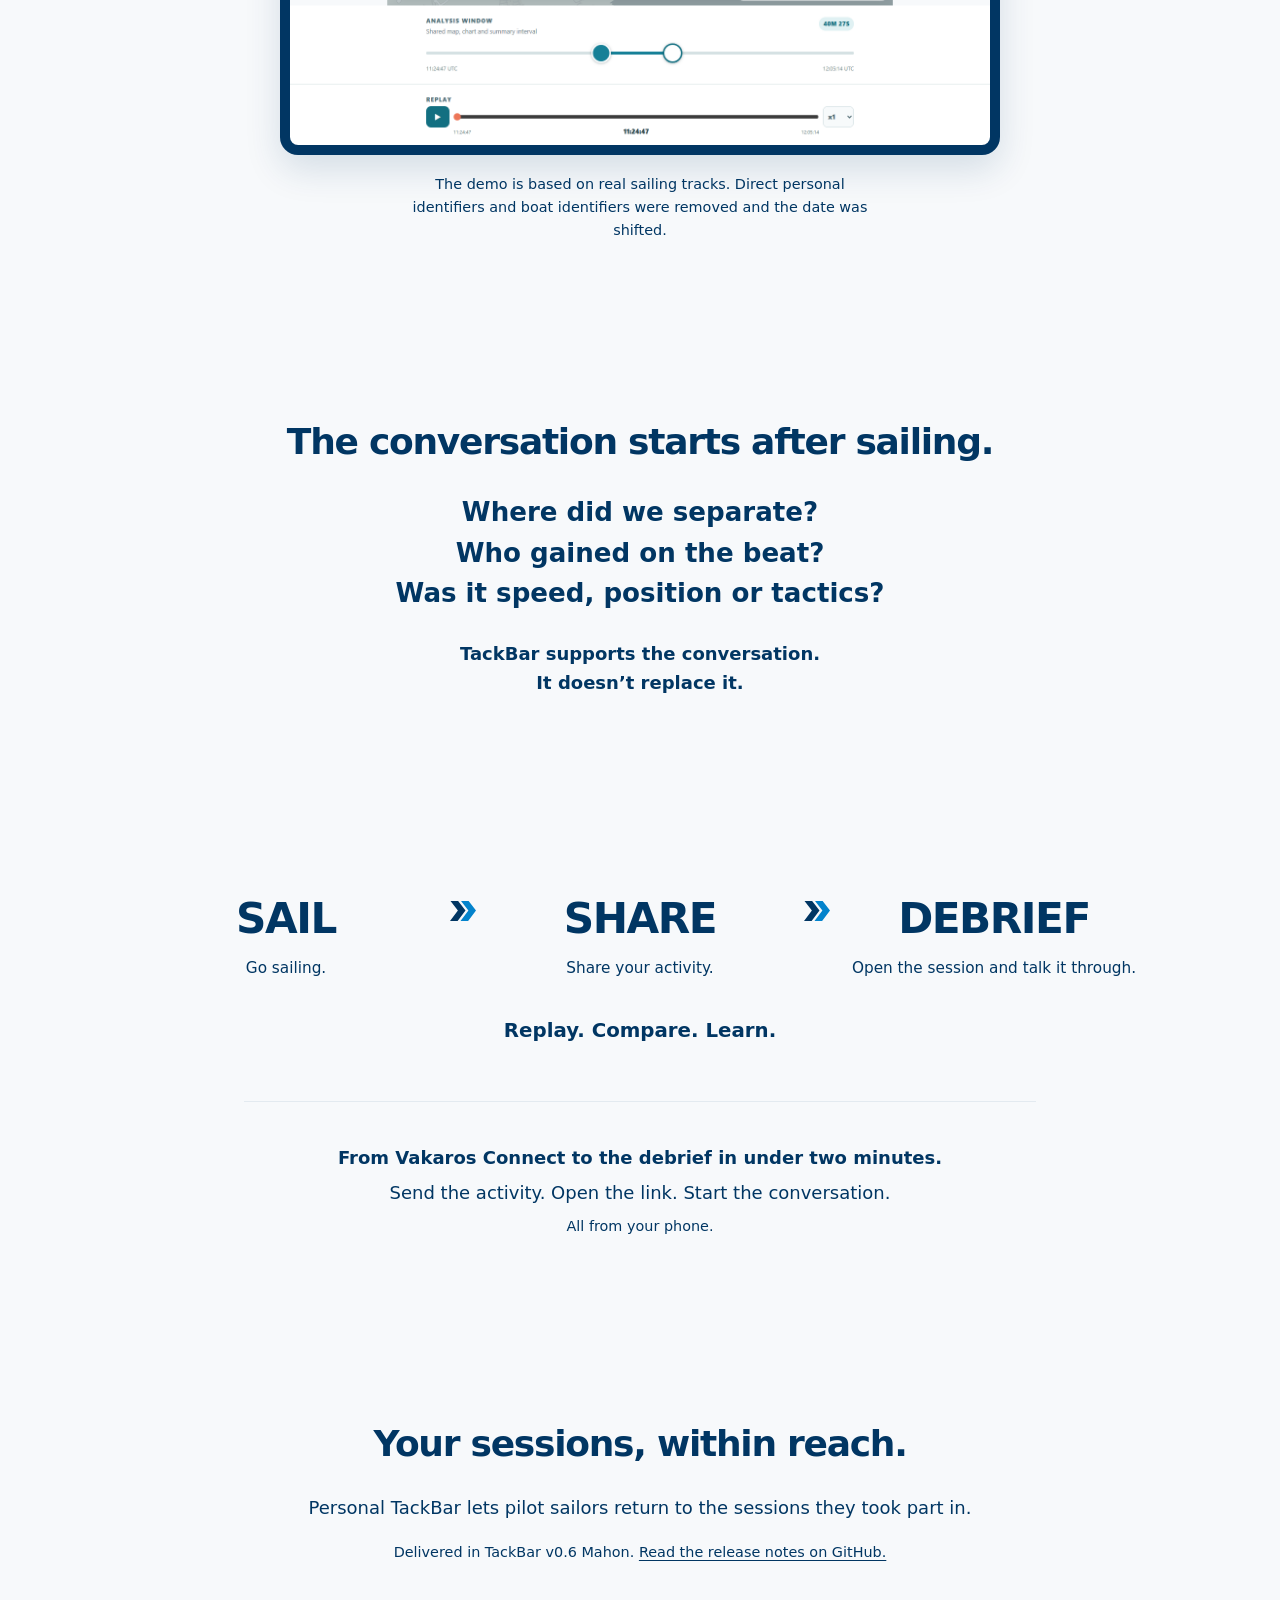
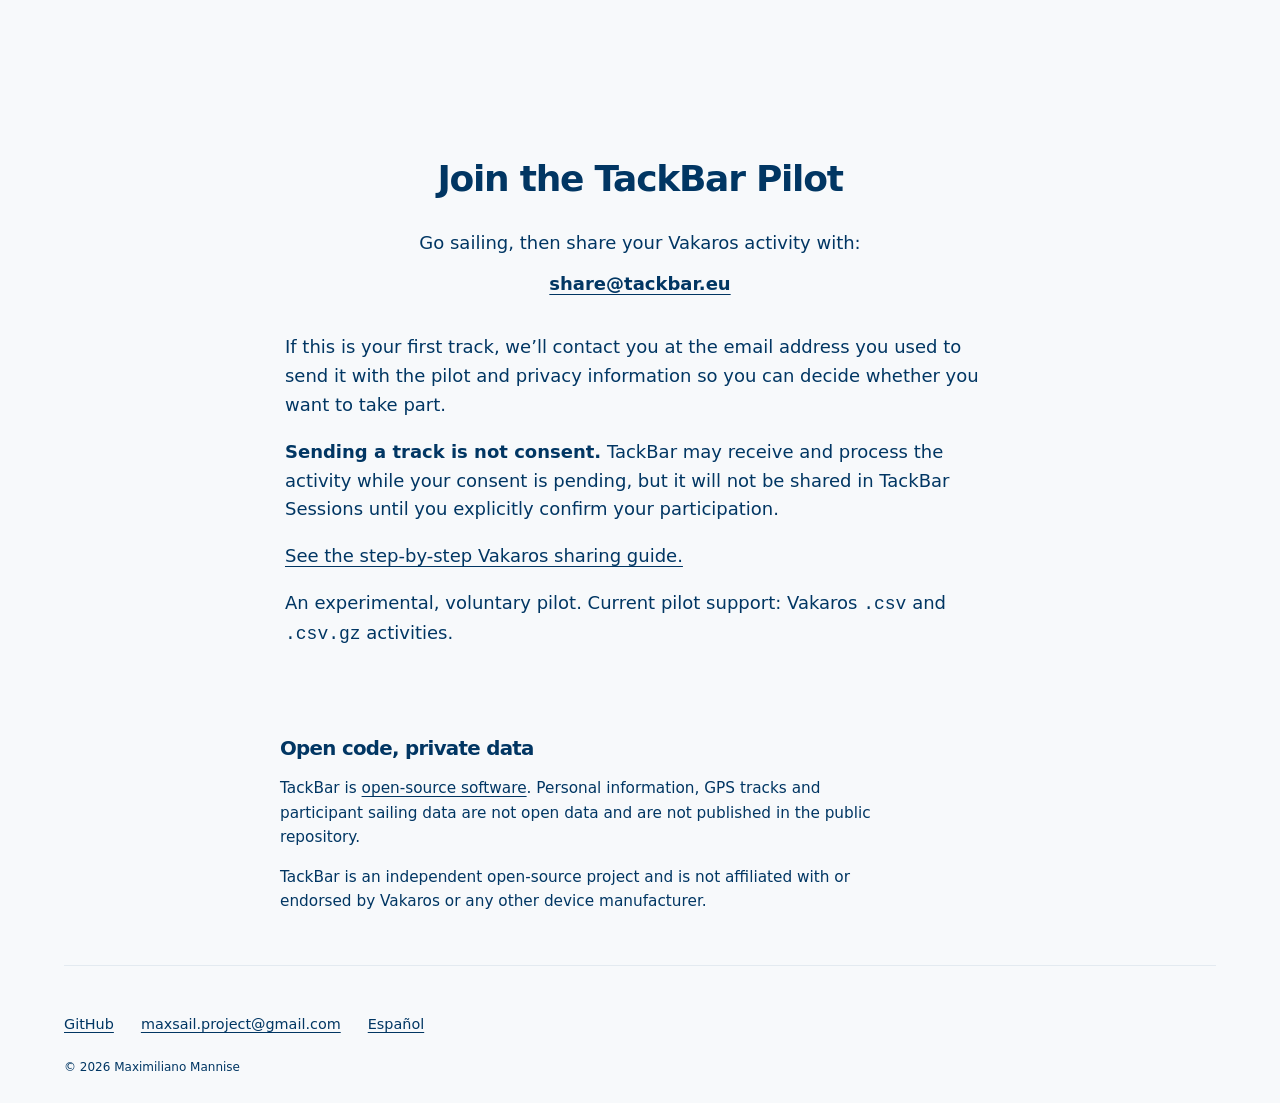
==== commit 50f4e732: "fix: restore sailor links beside demo session" ====
--- a/index.html
+++ b/index.html
@@ -44,8 +44,10 @@
     <section id="demo" class="product-proof" aria-labelledby="demo-title">
       <h2 id="demo-title">Explore TackBar</h2>
       <p>Explore a real sailing session with two demo sailors. Replay the session, compare the tracks and see how TackBar supports the debrief.</p>
-      <div class="actions">
+      <div class="actions demo-actions">
         <a class="button" href="https://app.tackbar.eu/s/i_qGEn2LnHUh5nOdj9RtfvZzcwr3zfH3Lf_cbffwmJw">View demo session</a>
+        <a class="tertiary-action" href="https://app.tackbar.eu/me/usMXC2xmV2A_kSrTNfzEXmexIzMXAk0KDCUTNjdQgc4">Demo Sailor 1</a>
+        <a class="tertiary-action" href="https://app.tackbar.eu/me/8yPGiY3f_8CPB-3VZEk4jnMVvpLVJzxKbZkkSQtOWQI">Demo Sailor 2</a>
       </div>
       <figure class="demo-visual">
         <div class="tablet-frame">
@@ -75,11 +77,6 @@
     <section class="personal-tackbar" aria-labelledby="personal-tackbar-title">
       <h2 id="personal-tackbar-title">Your sessions, within reach.</h2>
       <p>Personal TackBar lets pilot sailors return to the sessions they took part in.</p>
-      <p class="personal-demo-intro">Explore two demo sailor views:</p>
-      <div class="personal-actions" aria-label="Personal TackBar demos">
-        <a href="https://app.tackbar.eu/me/usMXC2xmV2A_kSrTNfzEXmexIzMXAk0KDCUTNjdQgc4">Demo Sailor 1</a>
-        <a href="https://app.tackbar.eu/me/8yPGiY3f_8CPB-3VZEk4jnMVvpLVJzxKbZkkSQtOWQI">Demo Sailor 2</a>
-      </div>
       <p class="release-reference">Delivered in TackBar v0.6 Mahon. <a href="https://github.com/maxsail-project/tackbar/releases/tag/v0.6.0">Read the release notes on GitHub.</a></p>
     </section>
     <section id="pilot" aria-labelledby="pilot-title">
--- a/assets/styles.css
+++ b/assets/styles.css
@@ -54,15 +54,13 @@
 .product-proof h2 { margin-bottom: .6rem; }
 .product-proof > p { margin: 0 auto 1.5rem; }
 .product-proof .actions { justify-content: center; }
+.demo-actions .tertiary-action { font-weight: 650; }
 .demo-visual { width: min(100%, 40rem); margin: 2rem auto 0; }
 .tablet-frame { padding: .55rem; overflow: hidden; border-radius: 1rem; background: var(--color-navy); box-shadow: 0 .8rem 2rem rgb(1 54 99 / 14%); }
 .tablet-frame img { display: block; width: 100%; height: auto; border-radius: .45rem; }
 .product-proof > .demo-data-note { max-width: 52ch; margin: 1rem auto 0; font-size: .8rem; }
 .personal-tackbar { max-width: 44rem; margin-inline: auto; padding-block: clamp(3rem, 7vw, 5rem); text-align: center; }
 .personal-tackbar p { margin-inline: auto; }
-.personal-demo-intro { margin-bottom: .25rem; font-size: .9rem; }
-.personal-actions { display: flex; flex-wrap: wrap; justify-content: center; gap: .25rem 1.5rem; }
-.personal-actions a { display: inline-flex; align-items: center; min-height: 44px; font-weight: 650; }
 .release-reference { font-size: .8rem; }
 #pilot { max-width: 44rem; margin-inline: auto; padding-block: clamp(3rem, 7vw, 5rem); text-align: center; }
 #pilot p { margin-inline: auto; }
@@ -86,13 +84,13 @@
   .hero-artwork { width: 13rem; max-width: 100%; }
   .site-header nav { width: 100%; justify-content: space-between; gap: .5rem; }
   .hero .actions { flex-direction: column; gap: .75rem; }
+  .demo-actions { flex-direction: column; gap: .25rem; }
   .tablet-frame { padding: .35rem; border-radius: .7rem; }
   .tablet-frame img { border-radius: .35rem; }
   .flow { grid-template-columns: 1fr; gap: 2.75rem; }
   .flow h2 { font-size: 2rem; }
   .flow p { margin-top: .25rem; }
   .flow-arrow { width: 1.25rem; top: auto; bottom: -2rem; right: calc(50% - .625rem); transform: rotate(90deg); }
-  .personal-actions { flex-direction: column; align-items: center; gap: .25rem; }
 }
 
 /* Vakaros sharing guide */
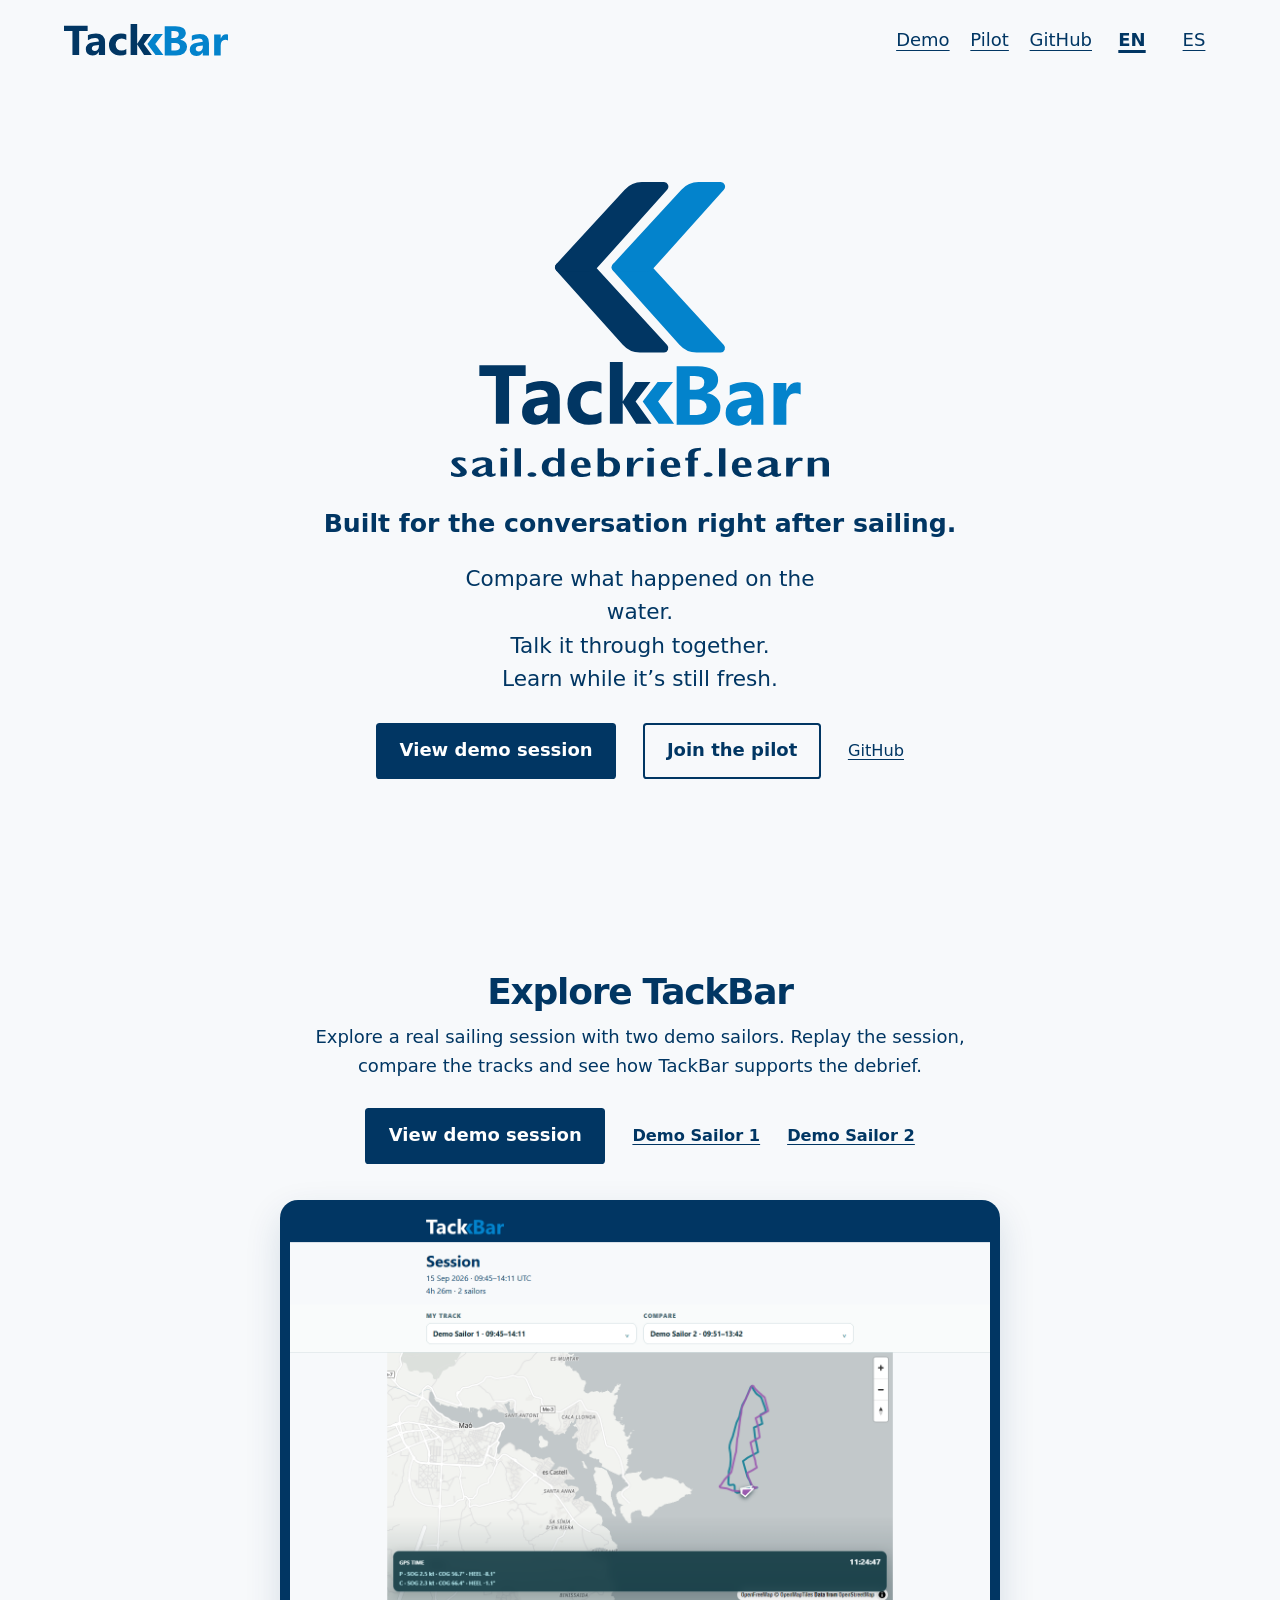
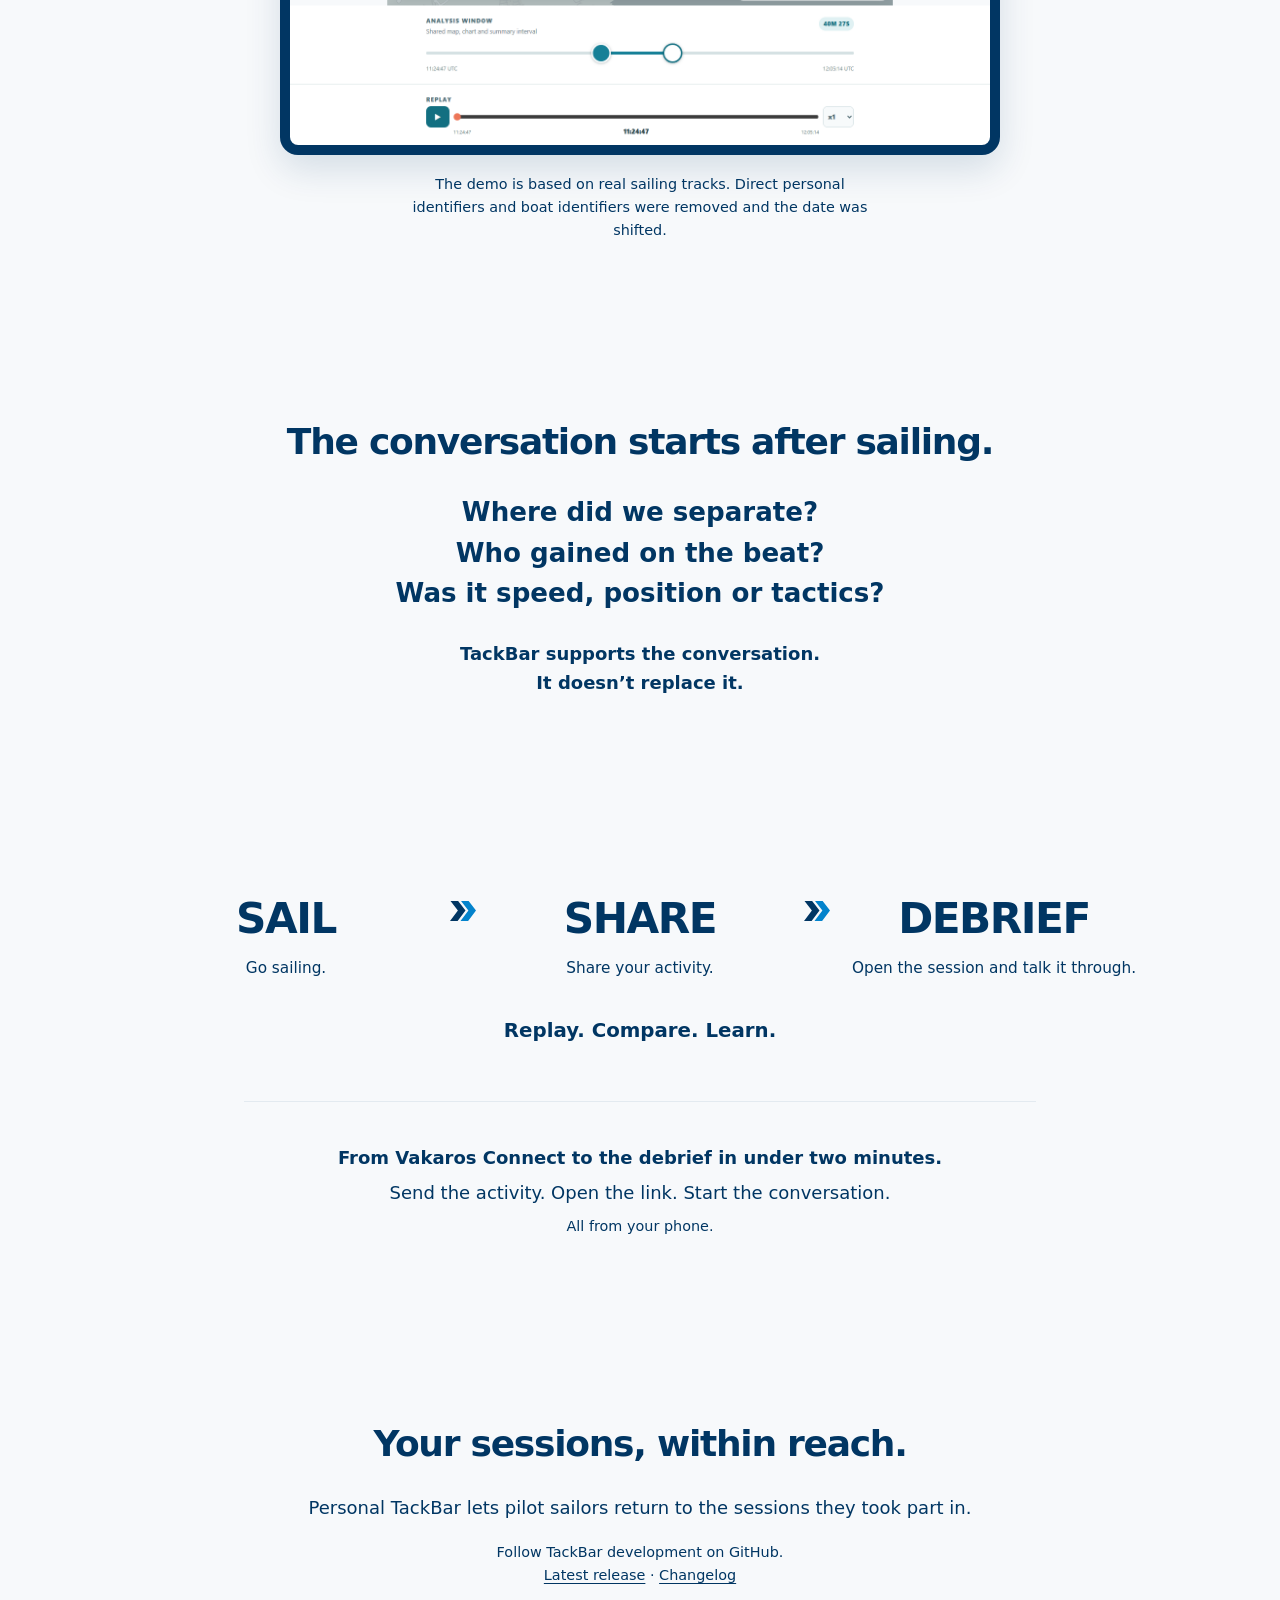
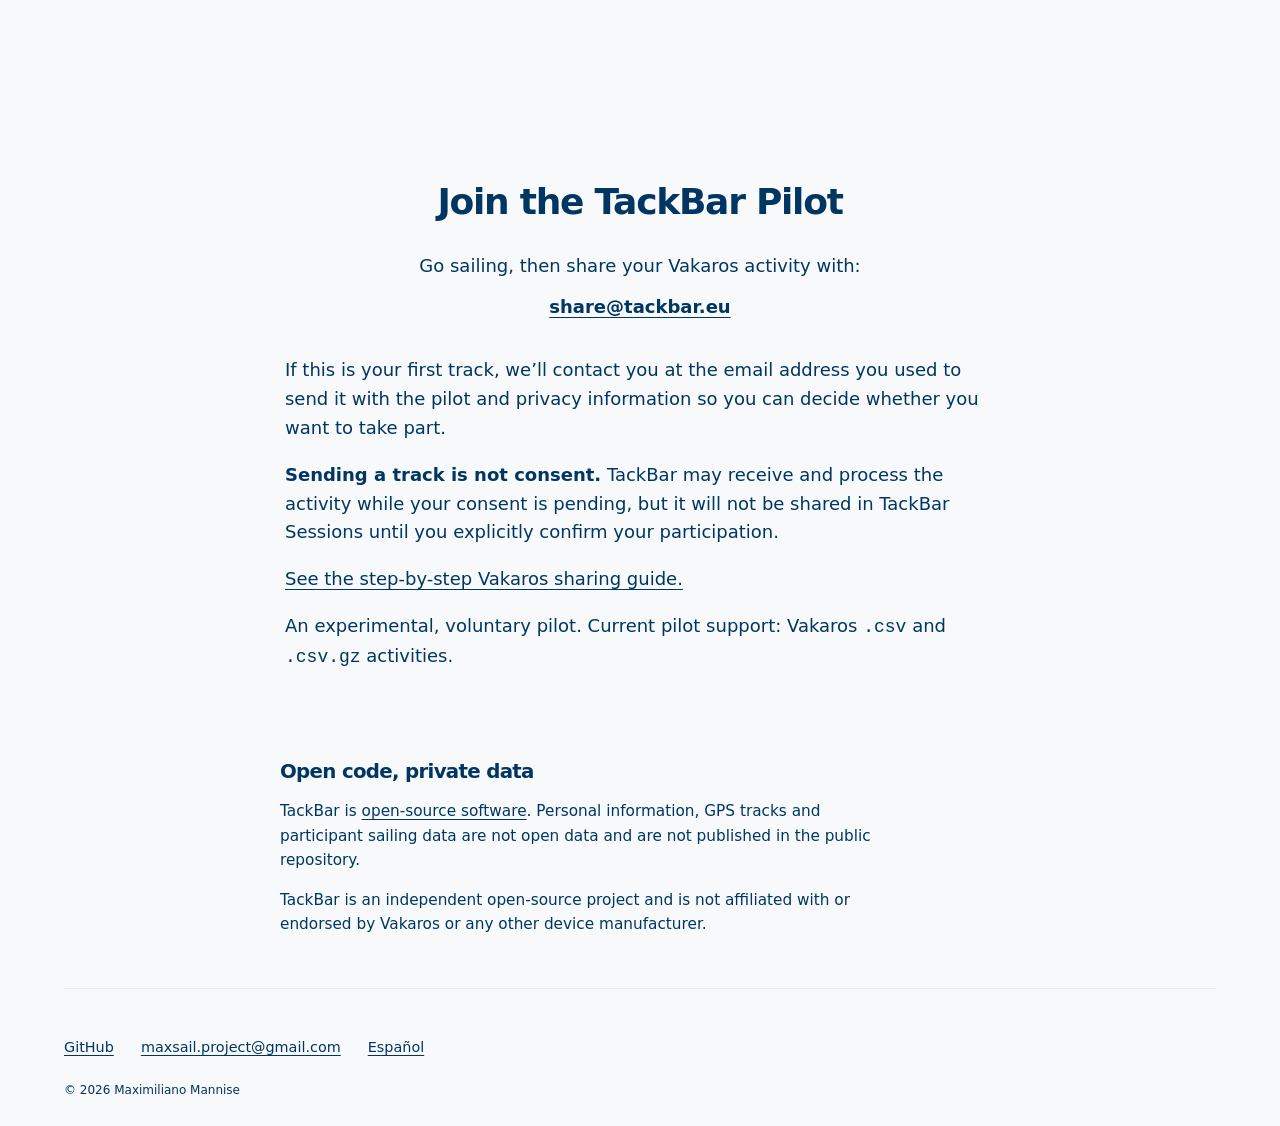
==== commit c58cd7cd: "chore: decouple website copy from app releases" ====
--- a/index.html
+++ b/index.html
@@ -77,7 +77,7 @@
     <section class="personal-tackbar" aria-labelledby="personal-tackbar-title">
       <h2 id="personal-tackbar-title">Your sessions, within reach.</h2>
       <p>Personal TackBar lets pilot sailors return to the sessions they took part in.</p>
-      <p class="release-reference">Delivered in TackBar v0.6 Mahon. <a href="https://github.com/maxsail-project/tackbar/releases/tag/v0.6.0">Read the release notes on GitHub.</a></p>
+      <p class="release-reference">Follow TackBar development on GitHub.<br><a href="https://github.com/maxsail-project/tackbar/releases/latest">Latest release</a> · <a href="https://github.com/maxsail-project/tackbar/blob/main/CHANGELOG.md">Changelog</a></p>
     </section>
     <section id="pilot" aria-labelledby="pilot-title">
       <h2 id="pilot-title">Join the TackBar Pilot</h2>
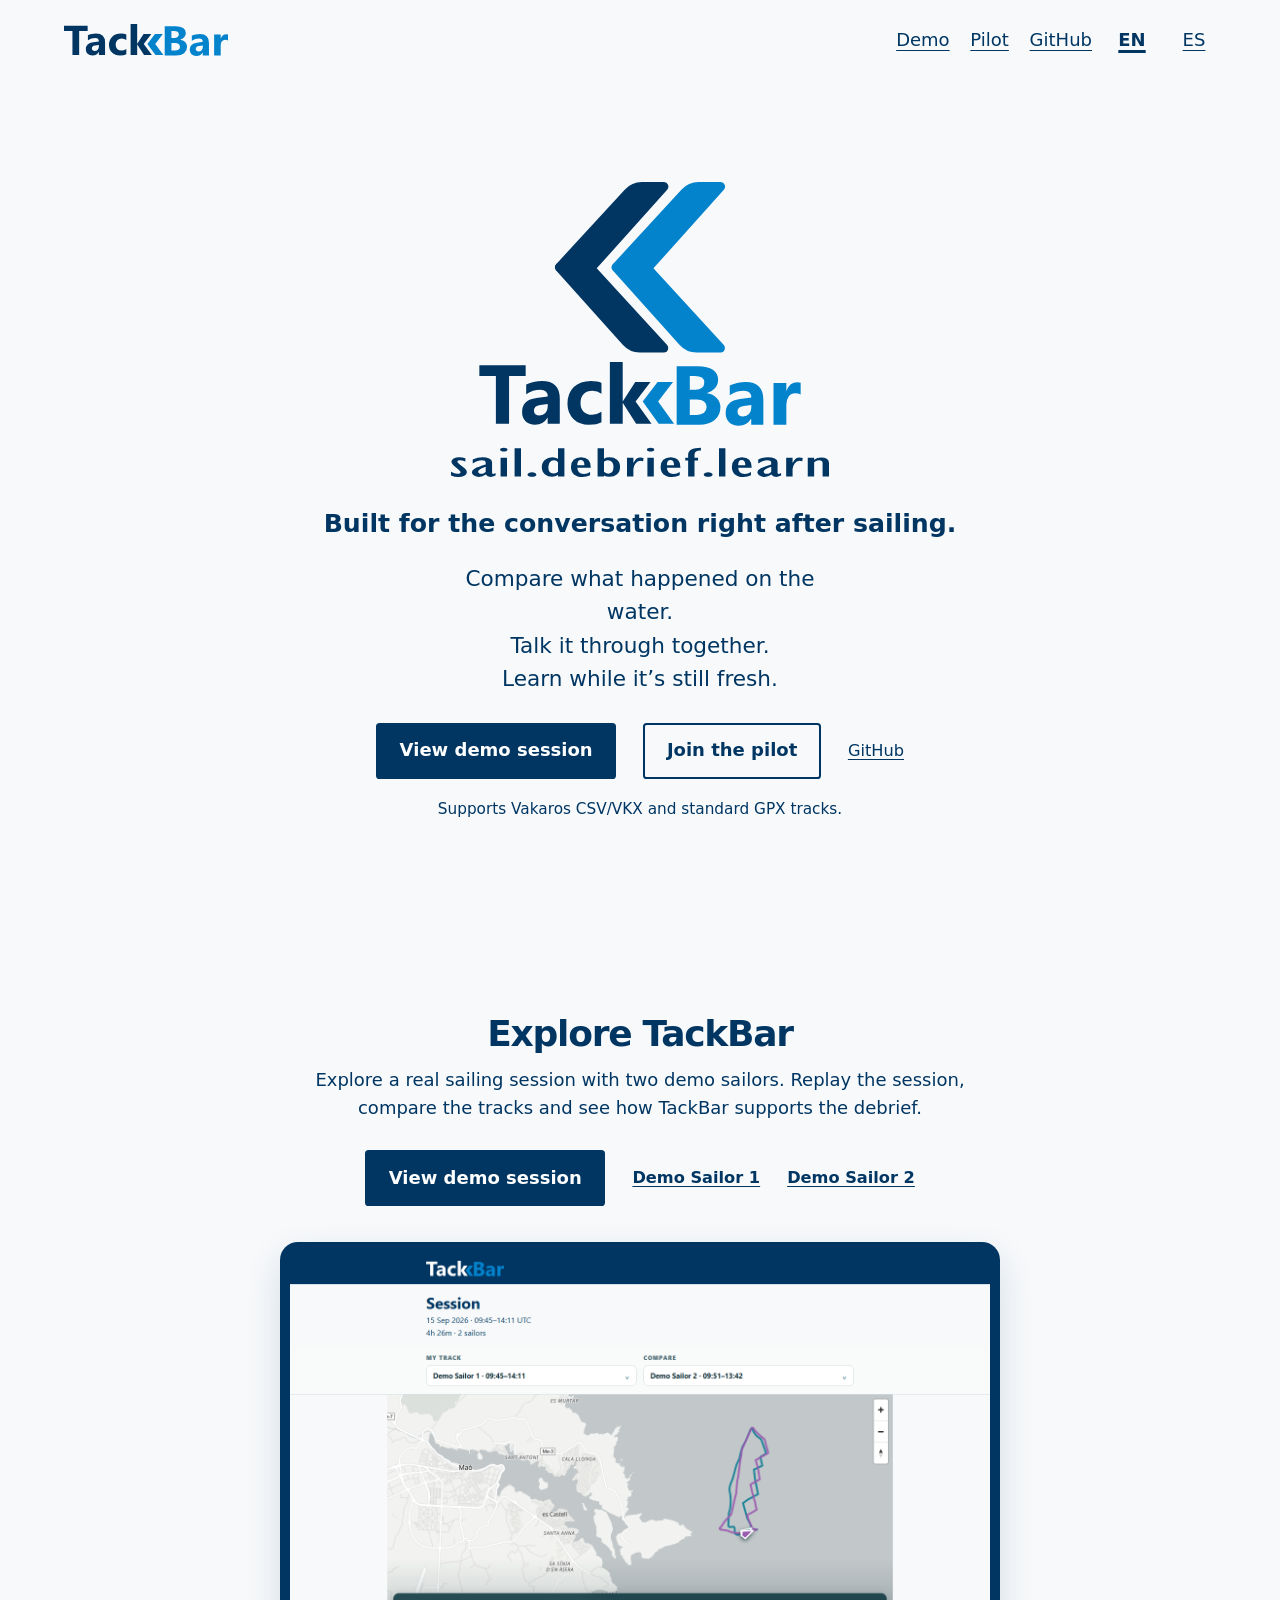
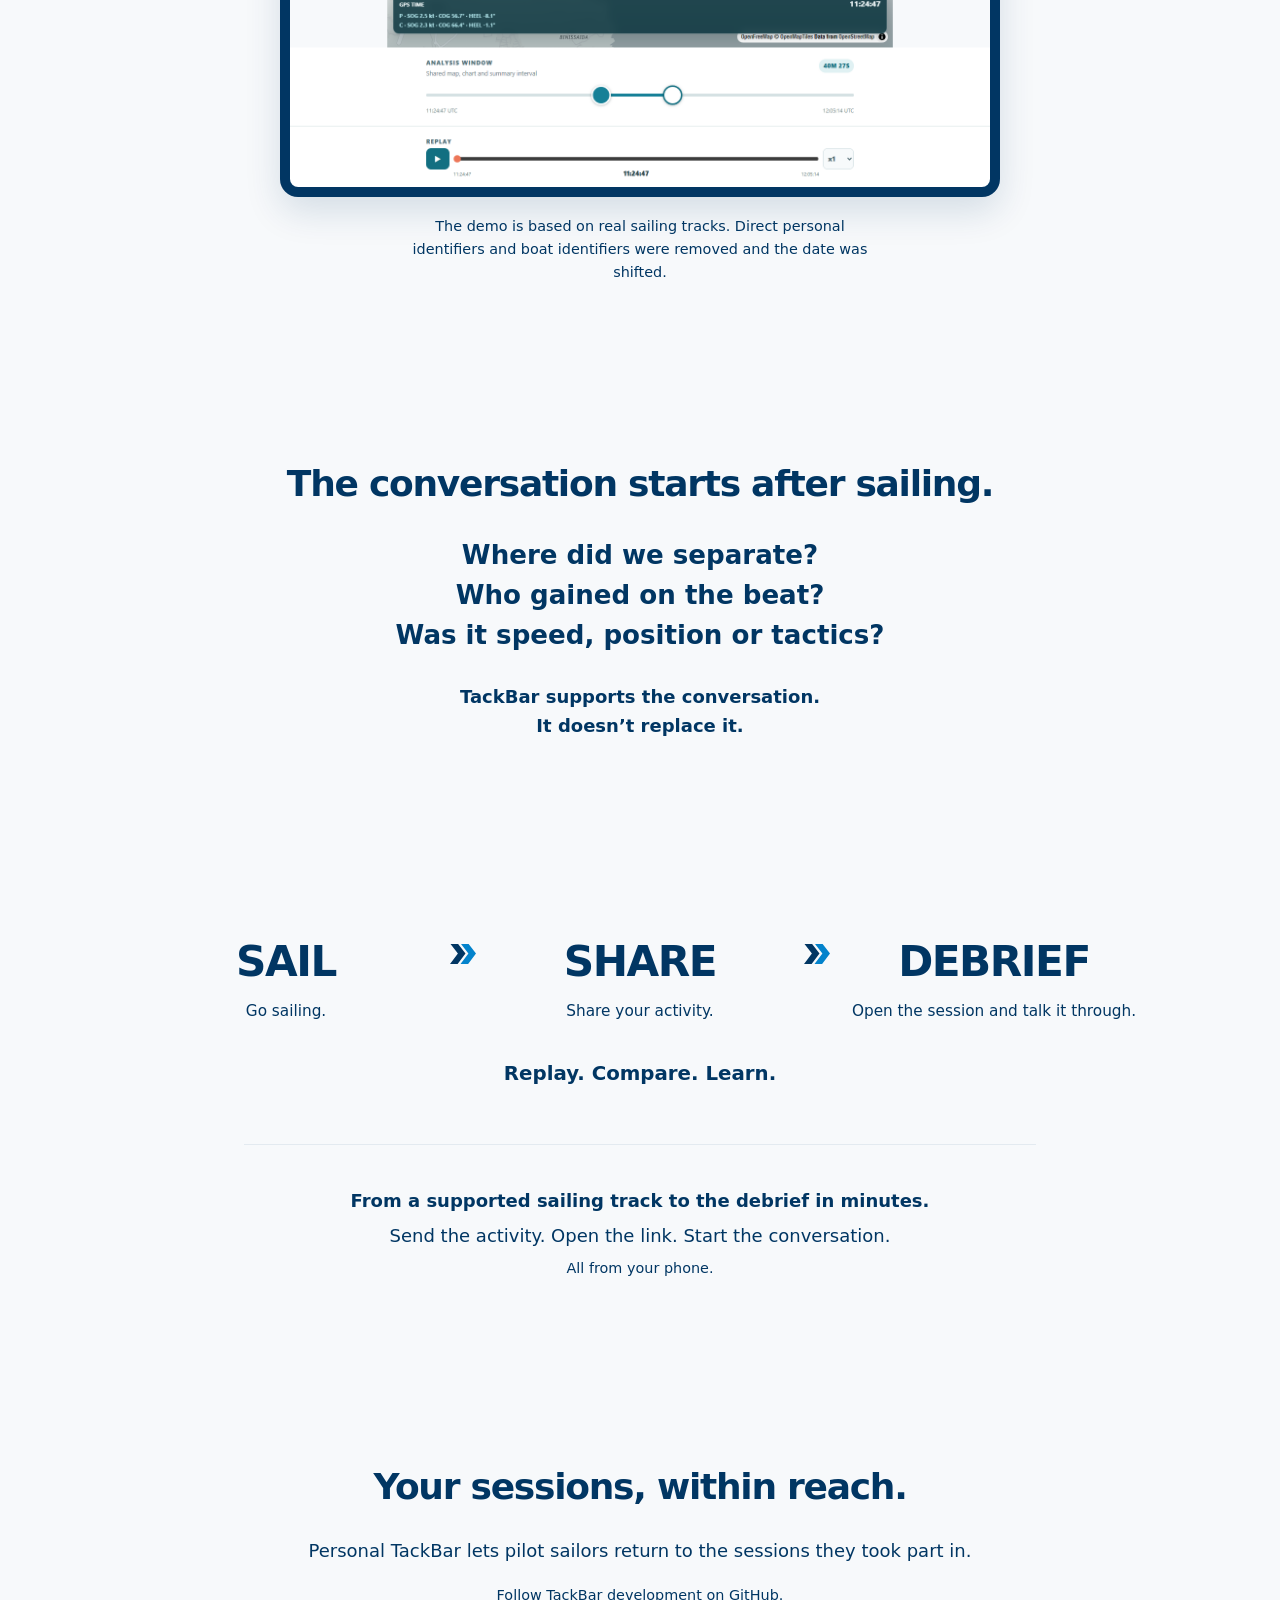
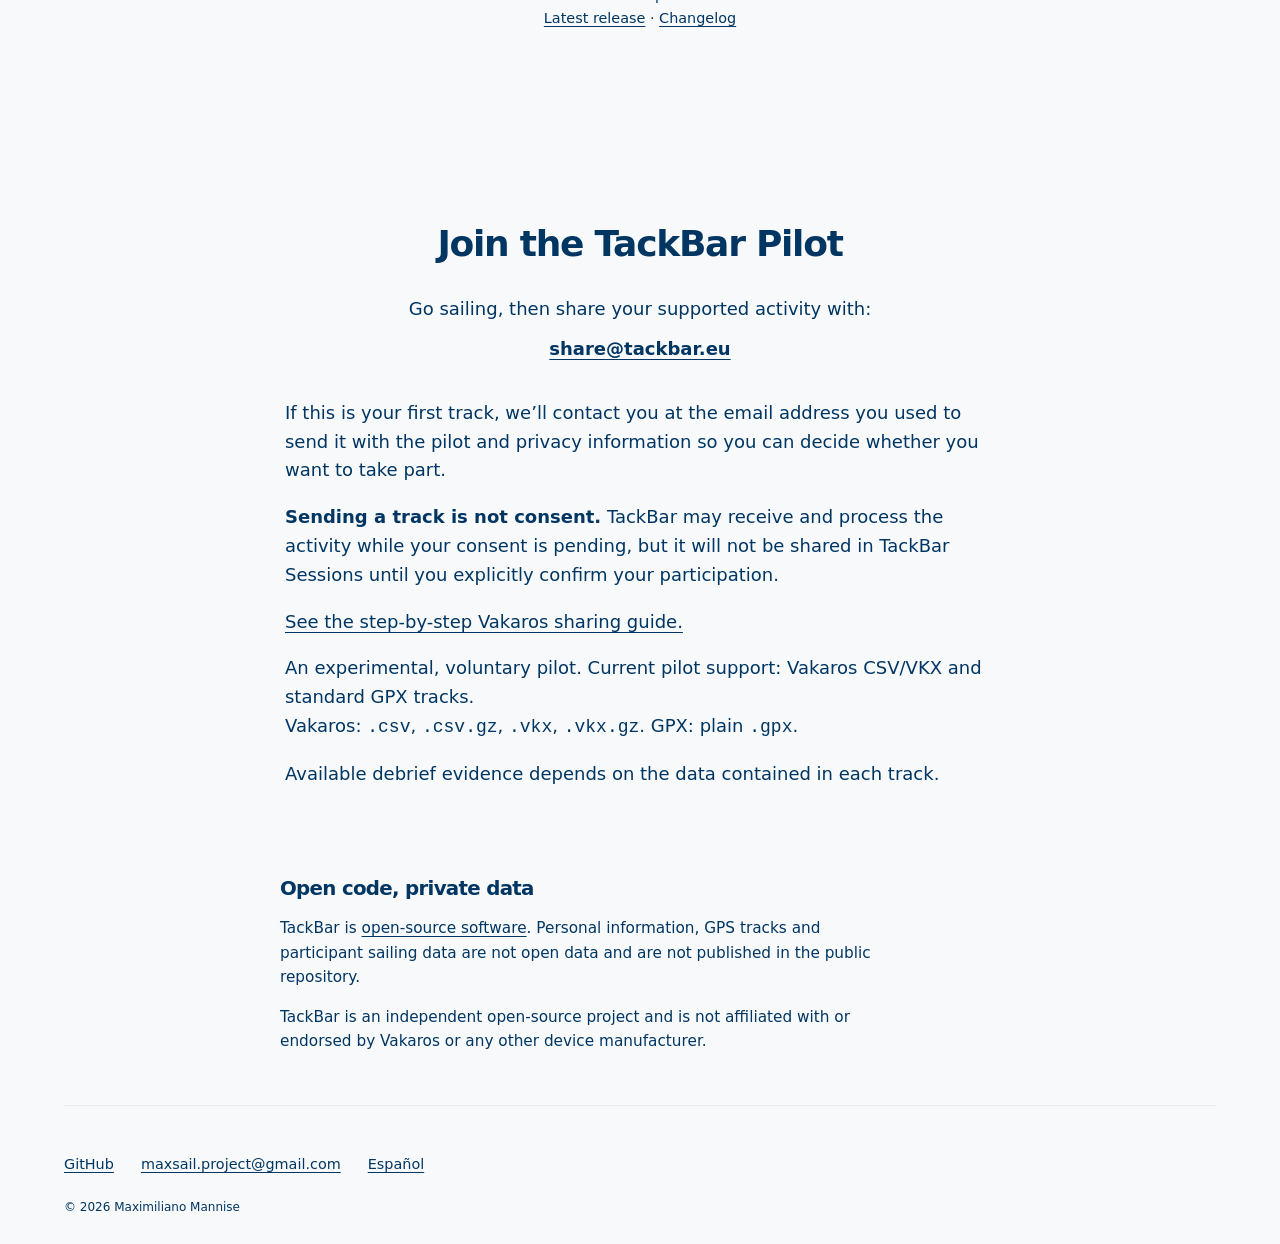
==== commit 12e35066: "feat(web): highlight VKX and GPX support Ref: #3" ====
--- a/index.html
+++ b/index.html
@@ -40,6 +40,7 @@
         <a class="button secondary" href="#pilot">Join the pilot</a>
         <a class="tertiary-action" href="https://github.com/maxsail-project/tackbar">GitHub</a>
       </div>
+      <p class="hero-support">Supports Vakaros CSV/VKX and standard GPX tracks.</p>
     </section>
     <section id="demo" class="product-proof" aria-labelledby="demo-title">
       <h2 id="demo-title">Explore TackBar</h2>
@@ -69,7 +70,7 @@
       </ol>
       <p class="flow-support">Replay. Compare. Learn.</p>
       <div class="workflow-note">
-        <p><strong>From Vakaros Connect to the debrief in under two minutes.</strong></p>
+        <p><strong>From a supported sailing track to the debrief in minutes.</strong></p>
         <p>Send the activity. Open the link. Start the conversation.</p>
         <p class="workflow-note-phone">All from your phone.</p>
       </div>
@@ -81,13 +82,14 @@
     </section>
     <section id="pilot" aria-labelledby="pilot-title">
       <h2 id="pilot-title">Join the TackBar Pilot</h2>
-      <p class="pilot-intro">Go sailing, then share your Vakaros activity with:</p>
+      <p class="pilot-intro">Go sailing, then share your supported activity with:</p>
       <a class="contact-link" href="mailto:share@tackbar.eu">share@tackbar.eu</a>
       <div class="pilot-details">
         <p>If this is your first track, we’ll contact you at the email address you used to send it with the pilot and privacy information so you can decide whether you want to take part.</p>
         <p><strong>Sending a track is not consent.</strong> TackBar may receive and process the activity while your consent is pending, but it will not be shared in TackBar Sessions until you explicitly confirm your participation.</p>
         <p><a href="share-vakaros/index.html">See the step-by-step Vakaros sharing guide.</a></p>
-        <p>An experimental, voluntary pilot. Current pilot support: Vakaros <code>.csv</code> and <code>.csv.gz</code> activities.</p>
+        <p>An experimental, voluntary pilot. Current pilot support: Vakaros CSV/VKX and standard GPX tracks.<br>Vakaros: <code>.csv</code>, <code>.csv.gz</code>, <code>.vkx</code>, <code>.vkx.gz</code>. GPX: plain <code>.gpx</code>.</p>
+        <p>Available debrief evidence depends on the data contained in each track.</p>
       </div>
     </section>
     <section id="open-source" aria-labelledby="open-source-title">
--- a/assets/styles.css
+++ b/assets/styles.css
@@ -31,6 +31,7 @@
 .hero-lead { width: 100%; max-width: 42ch; margin: 1.5rem auto 0; font-size: clamp(1.15rem, 2.5vw, 1.4rem); font-weight: 650; }
 .hero-thought { width: 100%; max-width: 30ch; margin: 1rem auto 0; font-size: clamp(1rem, 2vw, 1.2rem); line-height: 1.55; }
 .hero .actions { justify-content: center; }
+.hero-support { margin: 1rem auto 0; font-size: .85rem; }
 .actions { display: flex; align-items: center; flex-wrap: wrap; gap: 1.5rem; margin-top: 1.5rem; }
 .button { display: inline-flex; align-items: center; justify-content: center; min-height: 48px; padding: .65rem 1.2rem; color: var(--color-white); background: var(--color-navy); border: 2px solid var(--color-navy); border-radius: .2rem; font-weight: 700; text-decoration: none; }
 .button:hover { text-decoration: underline; }
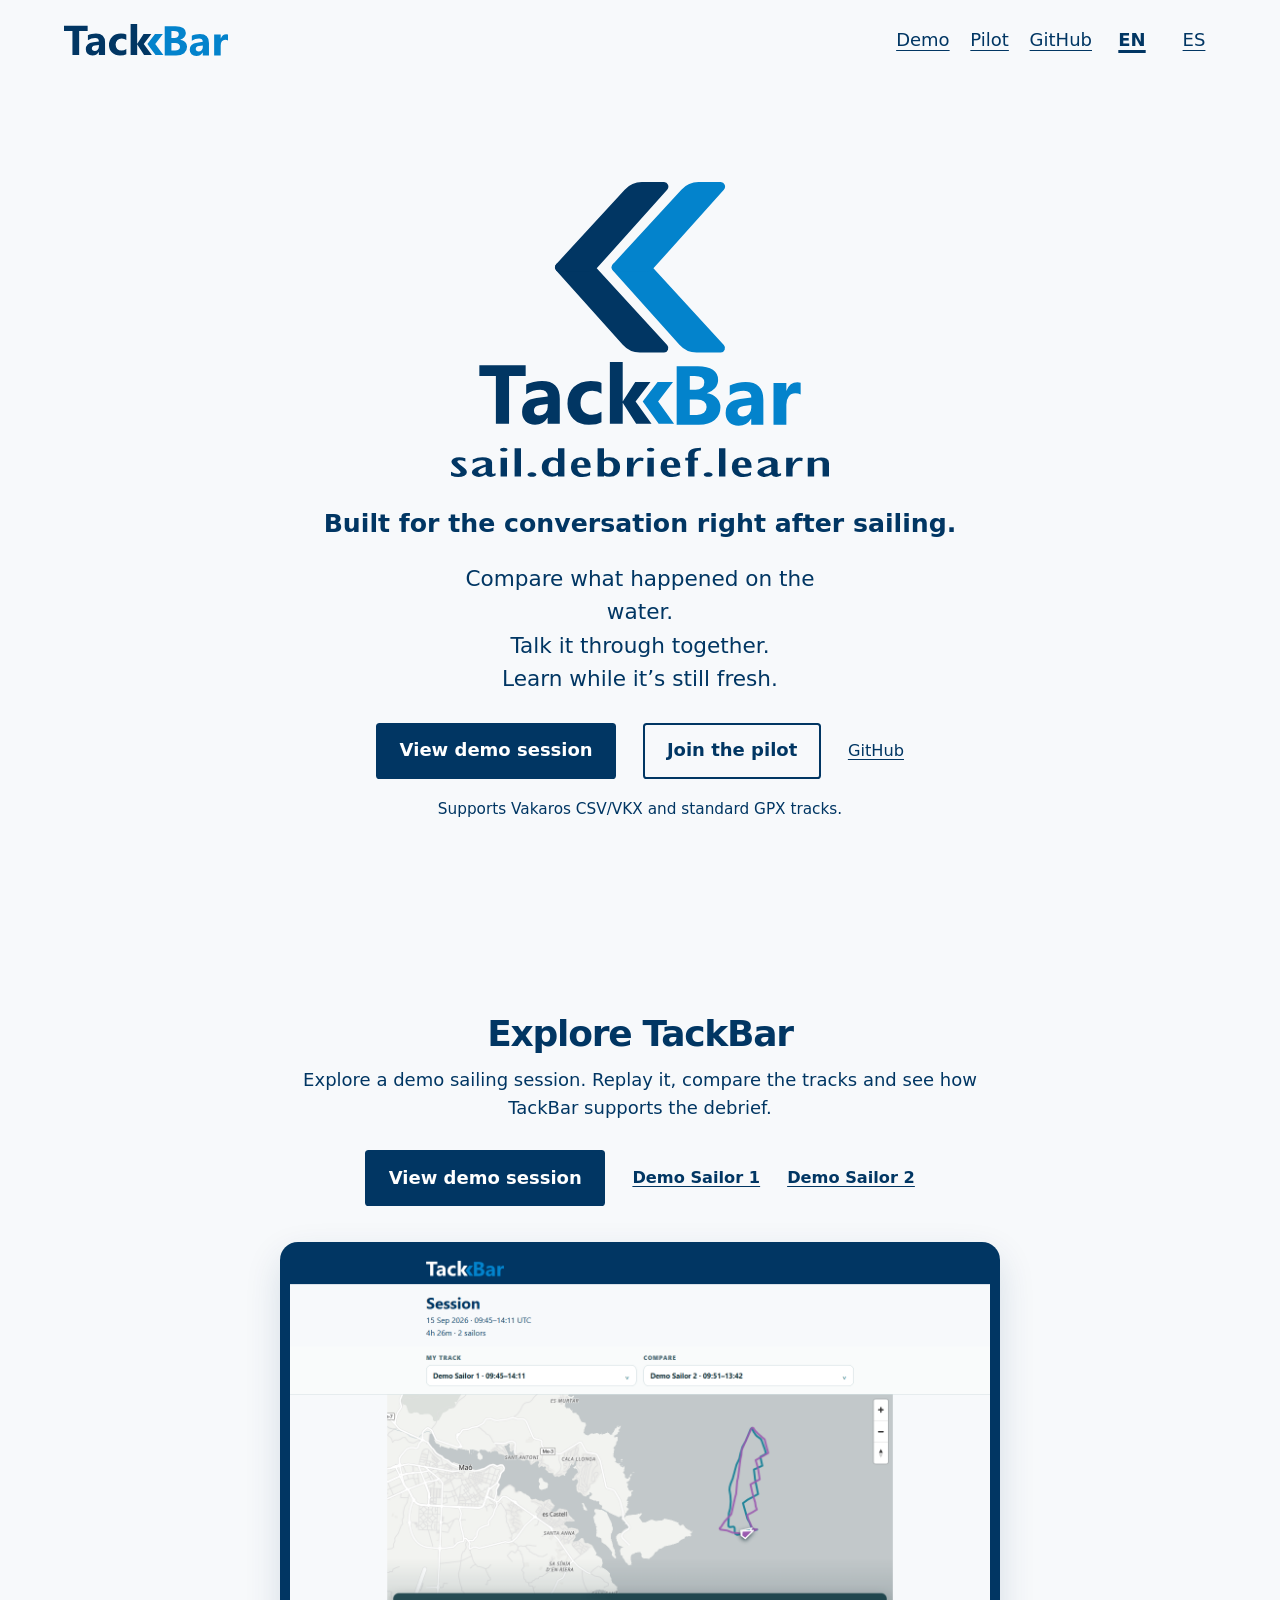
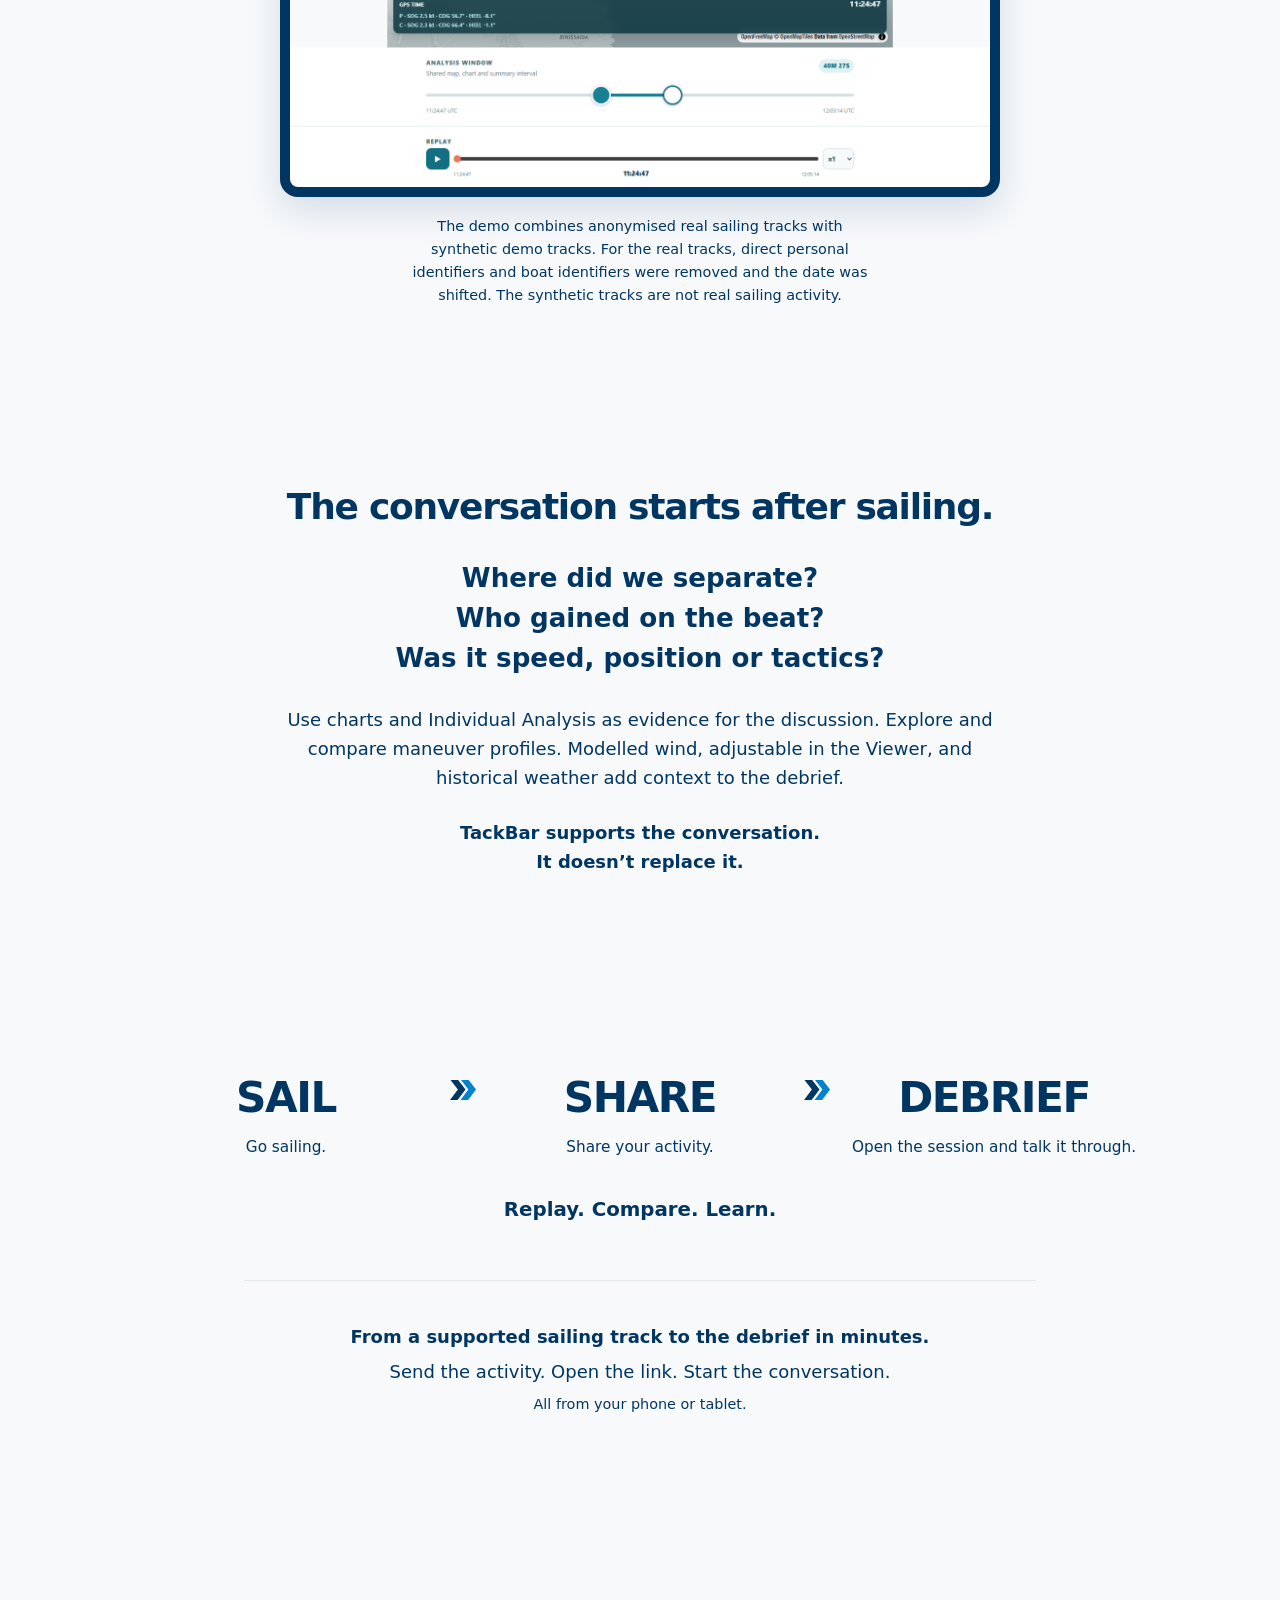
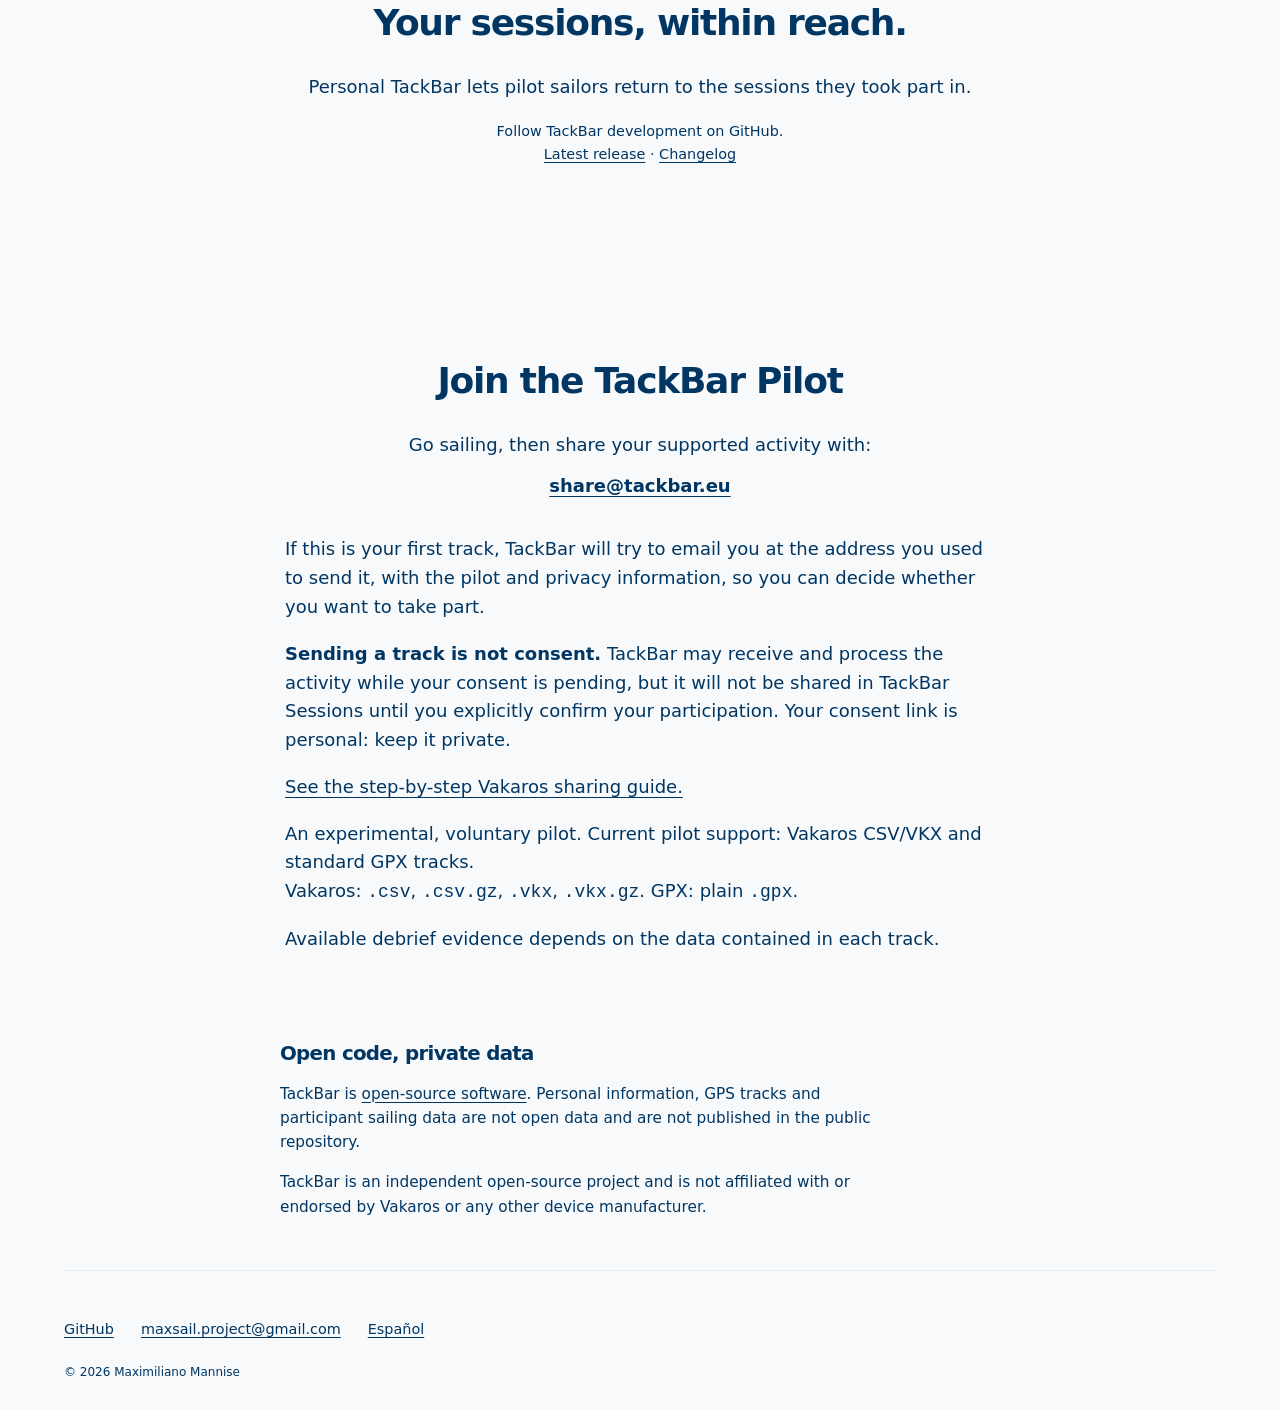
==== commit 509ab195: "docs(web): align EN/ES content with current TackBar capabilities - Update capability copy, metadata " ====
--- a/index.html
+++ b/index.html
@@ -44,7 +44,7 @@
     </section>
     <section id="demo" class="product-proof" aria-labelledby="demo-title">
       <h2 id="demo-title">Explore TackBar</h2>
-      <p>Explore a real sailing session with two demo sailors. Replay the session, compare the tracks and see how TackBar supports the debrief.</p>
+      <p>Explore a demo sailing session. Replay it, compare the tracks and see how TackBar supports the debrief.</p>
       <div class="actions demo-actions">
         <a class="button" href="https://app.tackbar.eu/s/i_qGEn2LnHUh5nOdj9RtfvZzcwr3zfH3Lf_cbffwmJw">View demo session</a>
         <a class="tertiary-action" href="https://app.tackbar.eu/me/usMXC2xmV2A_kSrTNfzEXmexIzMXAk0KDCUTNjdQgc4">Demo Sailor 1</a>
@@ -55,11 +55,12 @@
           <img src="assets/images/session-viewer-demo-upwind-downwind.png" width="1440" height="1100" alt="TackBar Session Viewer comparing Demo Sailor 1 and Demo Sailor 2 during a selected upwind and downwind interval." loading="lazy">
         </div>
       </figure>
-      <p class="demo-data-note">The demo is based on real sailing tracks. Direct personal identifiers and boat identifiers were removed and the date was shifted.</p>
+      <p class="demo-data-note">The demo combines anonymised real sailing tracks with synthetic demo tracks. For the real tracks, direct personal identifiers and boat identifiers were removed and the date was shifted. The synthetic tracks are not real sailing activity.</p>
     </section>
     <section class="debrief-context" aria-labelledby="debrief-context-title">
       <h2 id="debrief-context-title">The conversation starts after sailing.</h2>
       <p class="debrief-questions">Where did we separate?<br>Who gained on the beat?<br>Was it speed, position or tactics?</p>
+      <p class="debrief-evidence">Use charts and Individual Analysis as evidence for the discussion. Explore and compare maneuver profiles. Modelled wind, adjustable in the Viewer, and historical weather add context to the debrief.</p>
       <p class="debrief-philosophy">TackBar supports the conversation.<br>It doesn’t replace it.</p>
     </section>
     <section id="story" class="story" aria-label="How TackBar works">
@@ -72,7 +73,7 @@
       <div class="workflow-note">
         <p><strong>From a supported sailing track to the debrief in minutes.</strong></p>
         <p>Send the activity. Open the link. Start the conversation.</p>
-        <p class="workflow-note-phone">All from your phone.</p>
+        <p class="workflow-note-phone">All from your phone or tablet.</p>
       </div>
     </section>
     <section class="personal-tackbar" aria-labelledby="personal-tackbar-title">
@@ -85,8 +86,8 @@
       <p class="pilot-intro">Go sailing, then share your supported activity with:</p>
       <a class="contact-link" href="mailto:share@tackbar.eu">share@tackbar.eu</a>
       <div class="pilot-details">
-        <p>If this is your first track, we’ll contact you at the email address you used to send it with the pilot and privacy information so you can decide whether you want to take part.</p>
-        <p><strong>Sending a track is not consent.</strong> TackBar may receive and process the activity while your consent is pending, but it will not be shared in TackBar Sessions until you explicitly confirm your participation.</p>
+        <p>If this is your first track, TackBar will try to email you at the address you used to send it, with the pilot and privacy information, so you can decide whether you want to take part.</p>
+        <p><strong>Sending a track is not consent.</strong> TackBar may receive and process the activity while your consent is pending, but it will not be shared in TackBar Sessions until you explicitly confirm your participation. Your consent link is personal: keep it private.</p>
         <p><a href="share-vakaros/index.html">See the step-by-step Vakaros sharing guide.</a></p>
         <p>An experimental, voluntary pilot. Current pilot support: Vakaros CSV/VKX and standard GPX tracks.<br>Vakaros: <code>.csv</code>, <code>.csv.gz</code>, <code>.vkx</code>, <code>.vkx.gz</code>. GPX: plain <code>.gpx</code>.</p>
         <p>Available debrief evidence depends on the data contained in each track.</p>
--- a/assets/styles.css
+++ b/assets/styles.css
@@ -50,6 +50,7 @@
 .debrief-context { max-width: 48rem; margin-inline: auto; padding-block: clamp(3rem, 7vw, 5rem); text-align: center; }
 .debrief-context p { margin-inline: auto; }
 .debrief-questions { font-size: clamp(1.15rem, 2.8vw, 1.45rem); font-weight: 650; line-height: 1.55; }
+.debrief-evidence { max-width: 40rem; margin-top: 1.5rem; }
 .debrief-philosophy { margin-top: 1.5rem; font-weight: 650; }
 .product-proof { max-width: 52rem; margin-inline: auto; padding-block: clamp(3rem, 7vw, 5rem); text-align: center; }
 .product-proof h2 { margin-bottom: .6rem; }
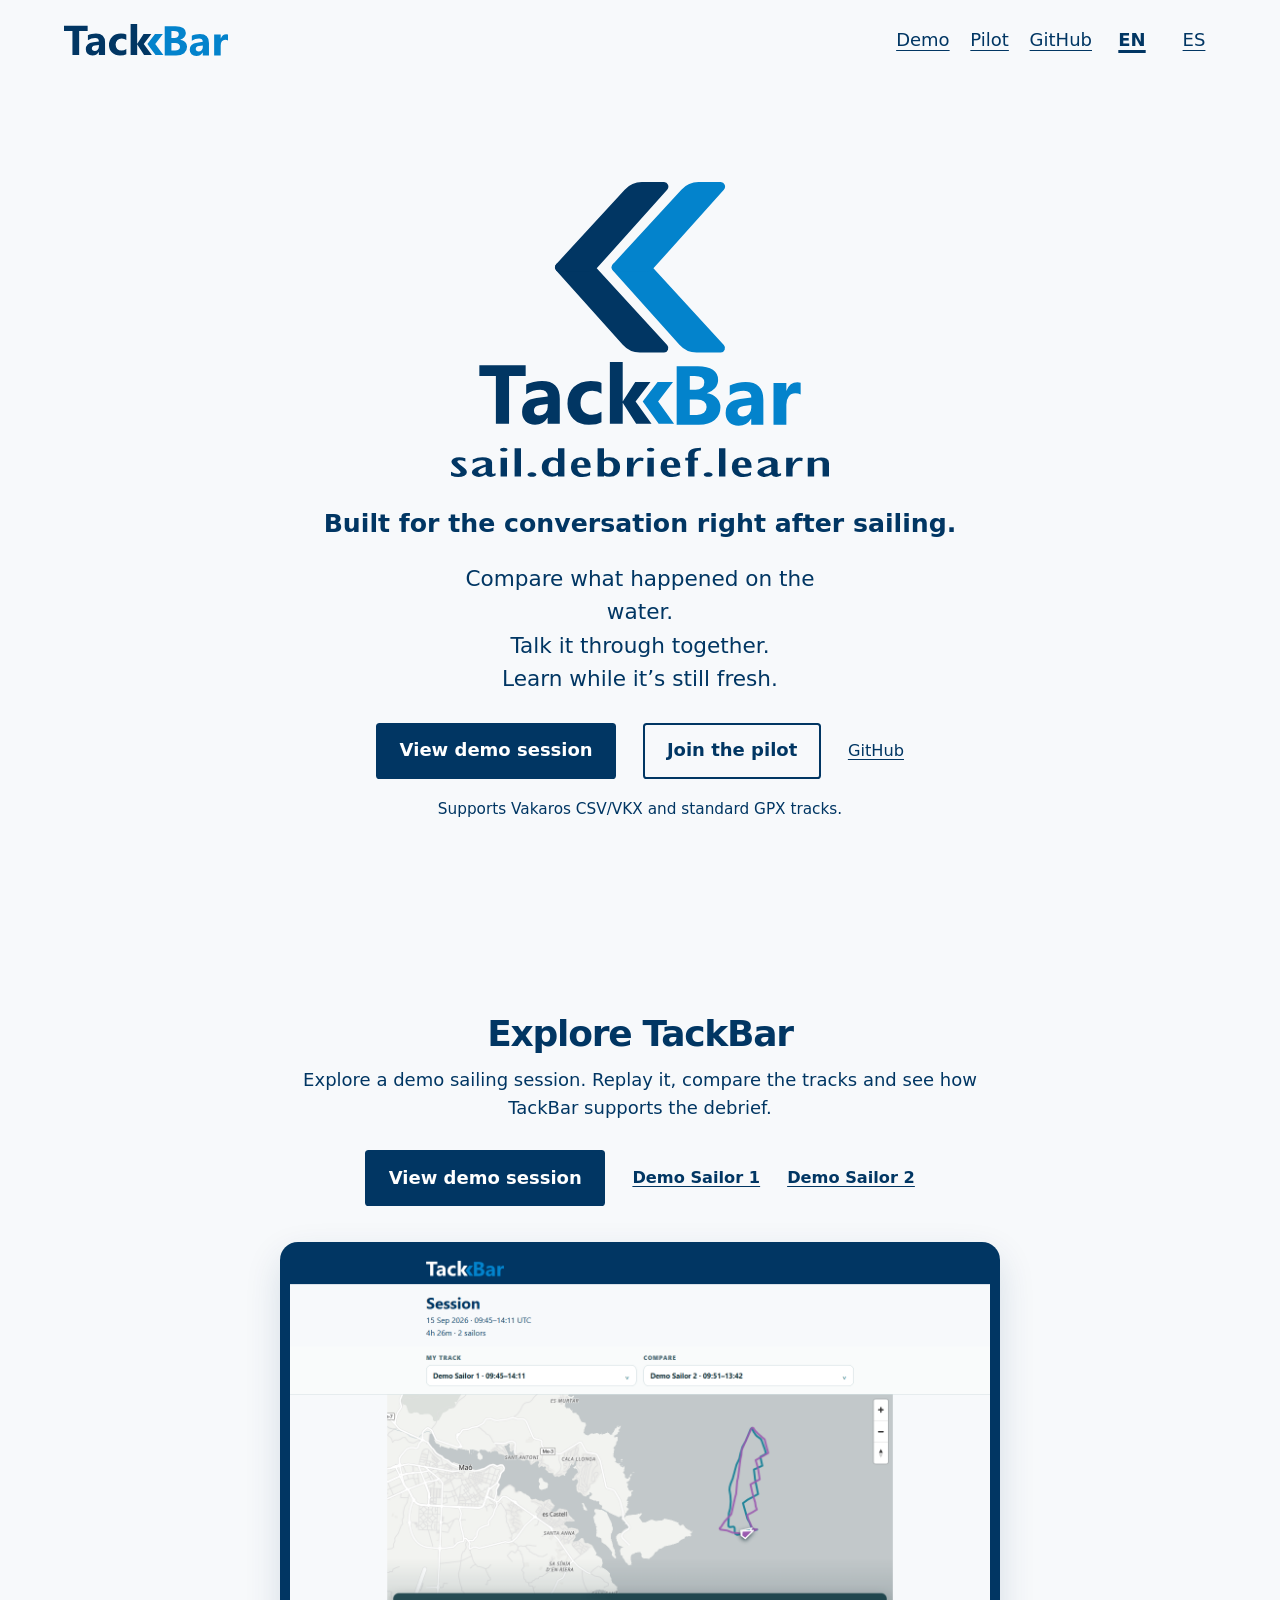
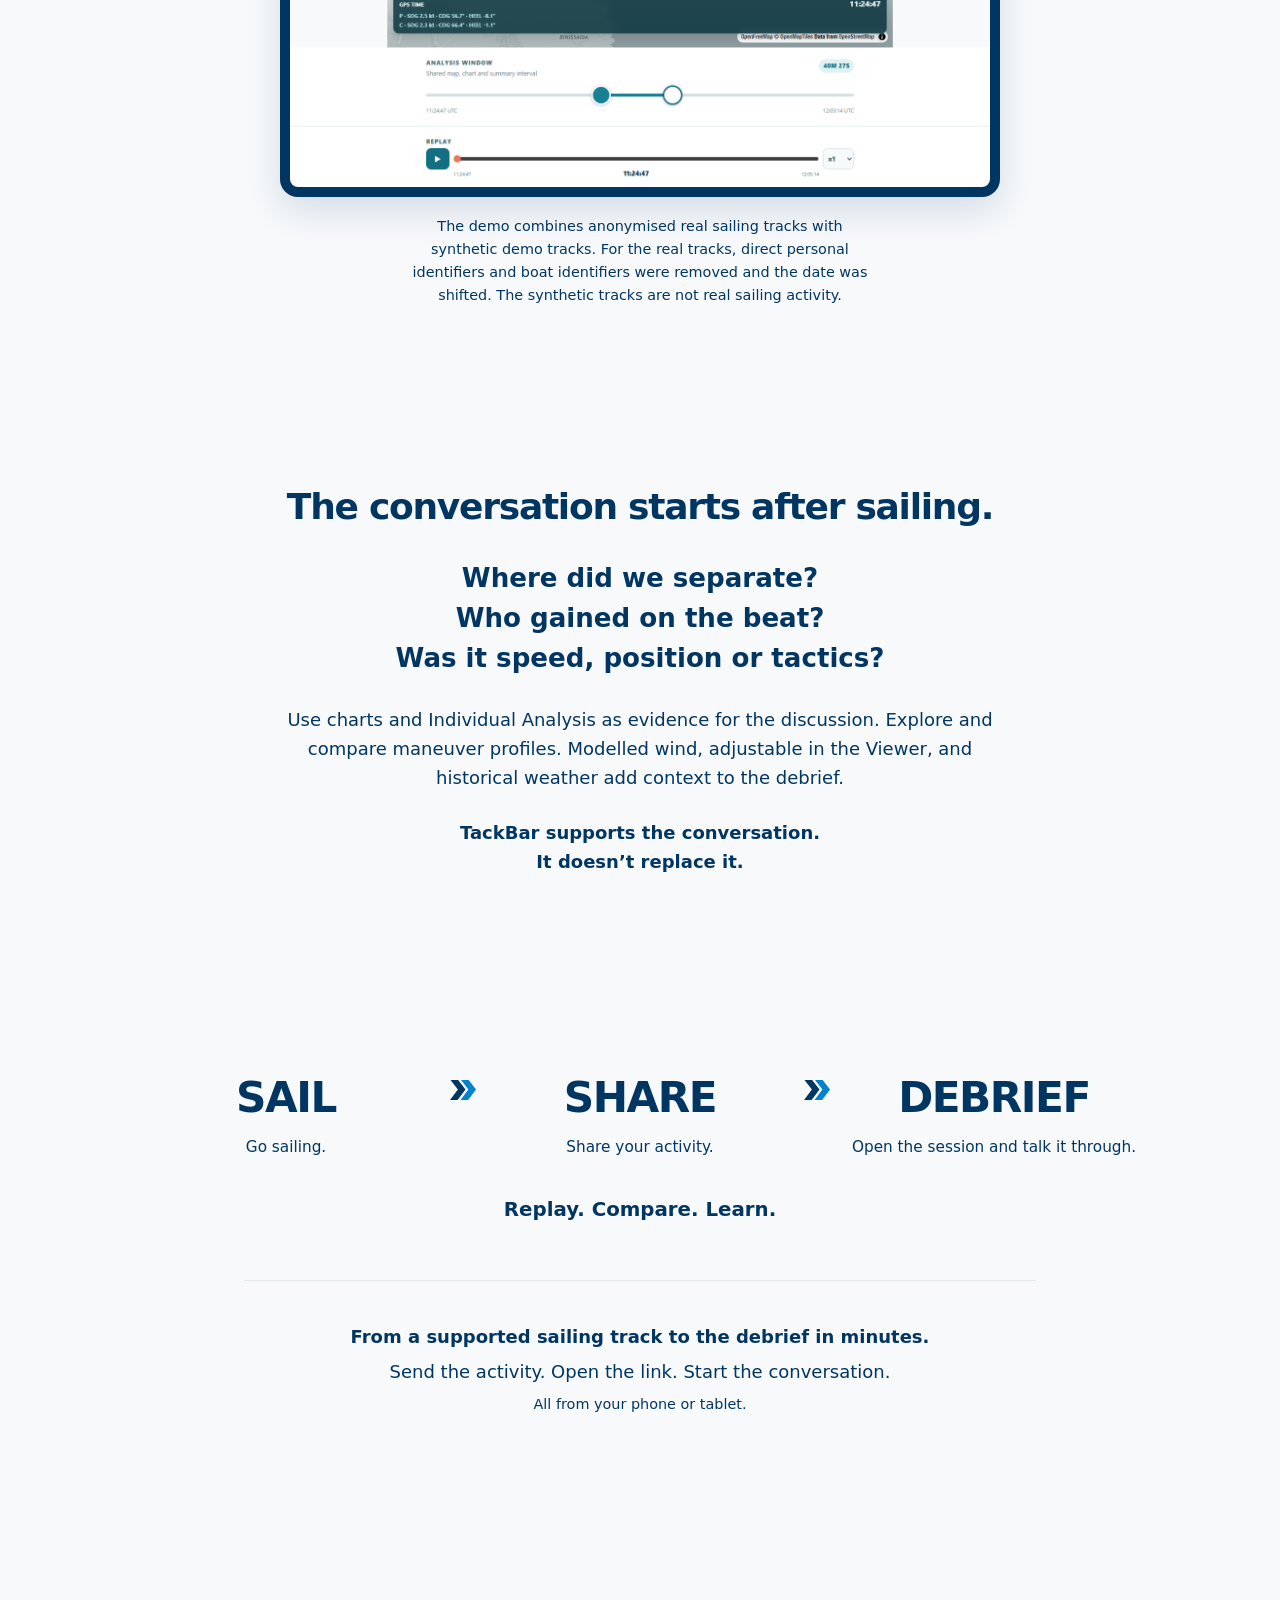
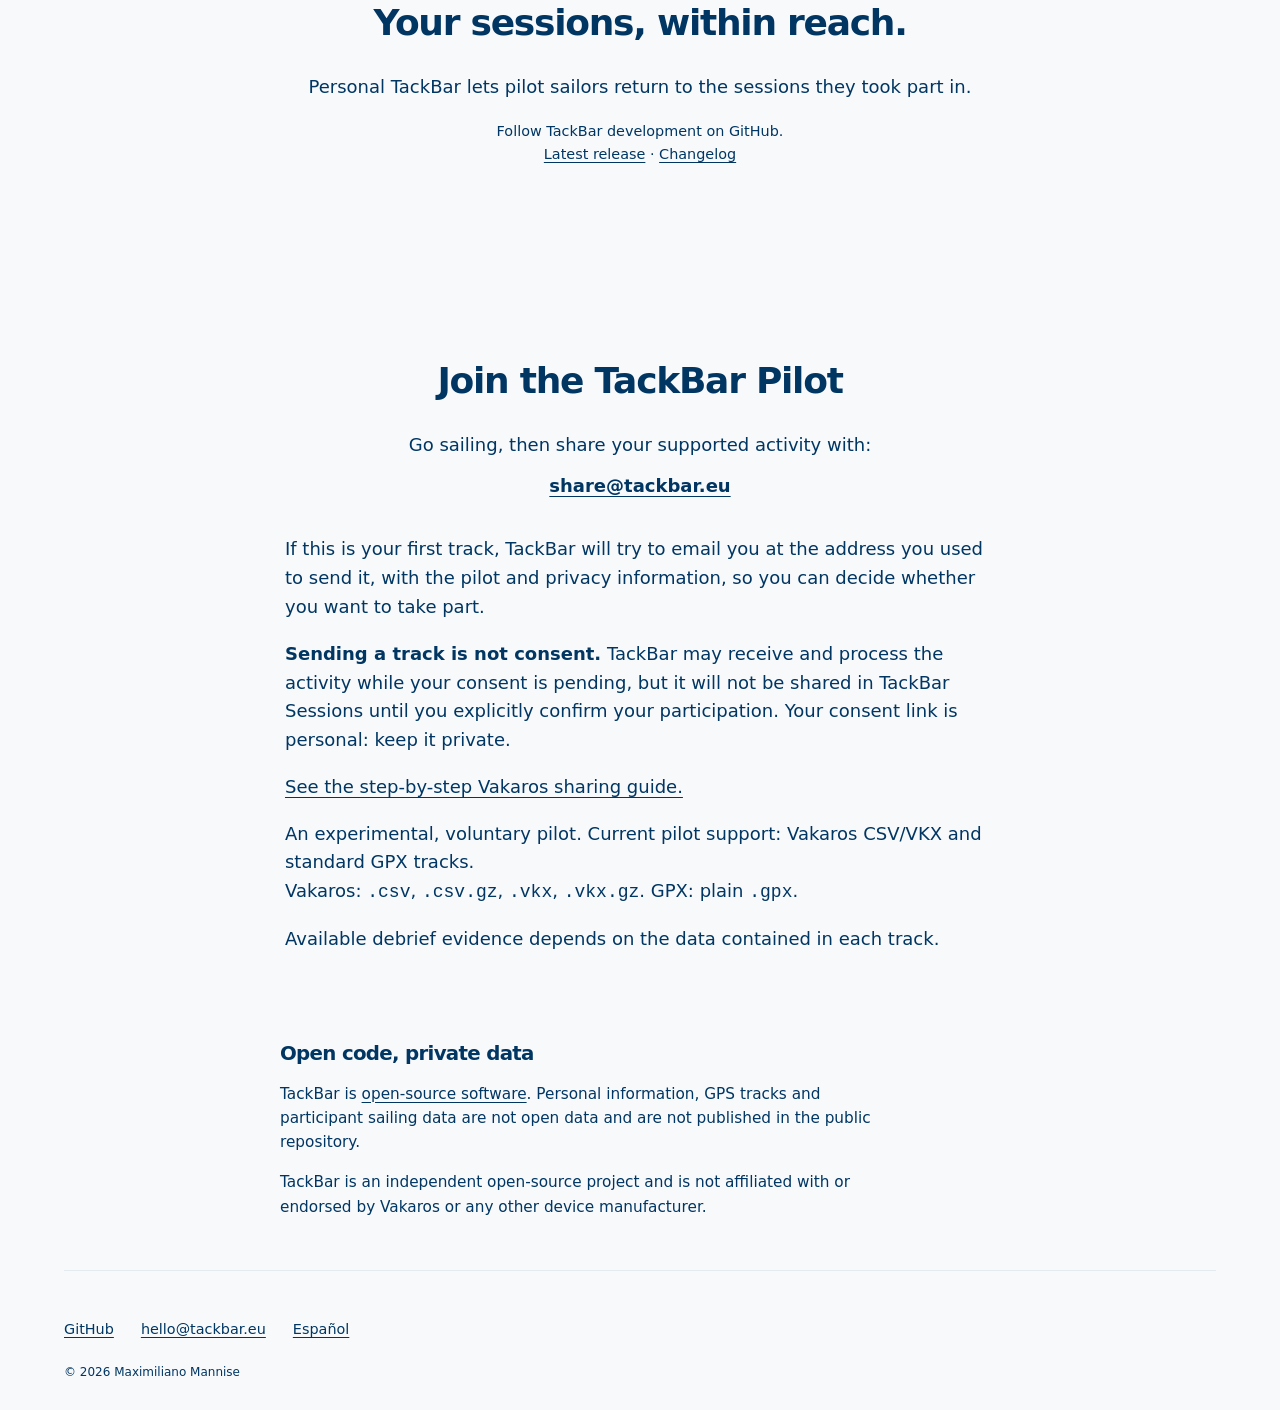
==== commit c1af523c: "fix(web): update footer contact to Maxi · hello@tackbar.eu Refs: [[#2]" ====
--- a/index.html
+++ b/index.html
@@ -102,7 +102,7 @@
   <footer class="container site-footer">
     <ul class="footer-links">
       <li><a href="https://github.com/maxsail-project/tackbar">GitHub</a></li>
-      <li><a href="mailto:maxsail.project@gmail.com">maxsail.project@gmail.com</a></li>
+      <li><a href="mailto:hello@tackbar.eu">hello@tackbar.eu</a></li>
       <li><a href="es/index.html" lang="es" hreflang="es">Español</a></li>
     </ul>
     <p><small>© 2026 Maximiliano Mannise</small></p>
